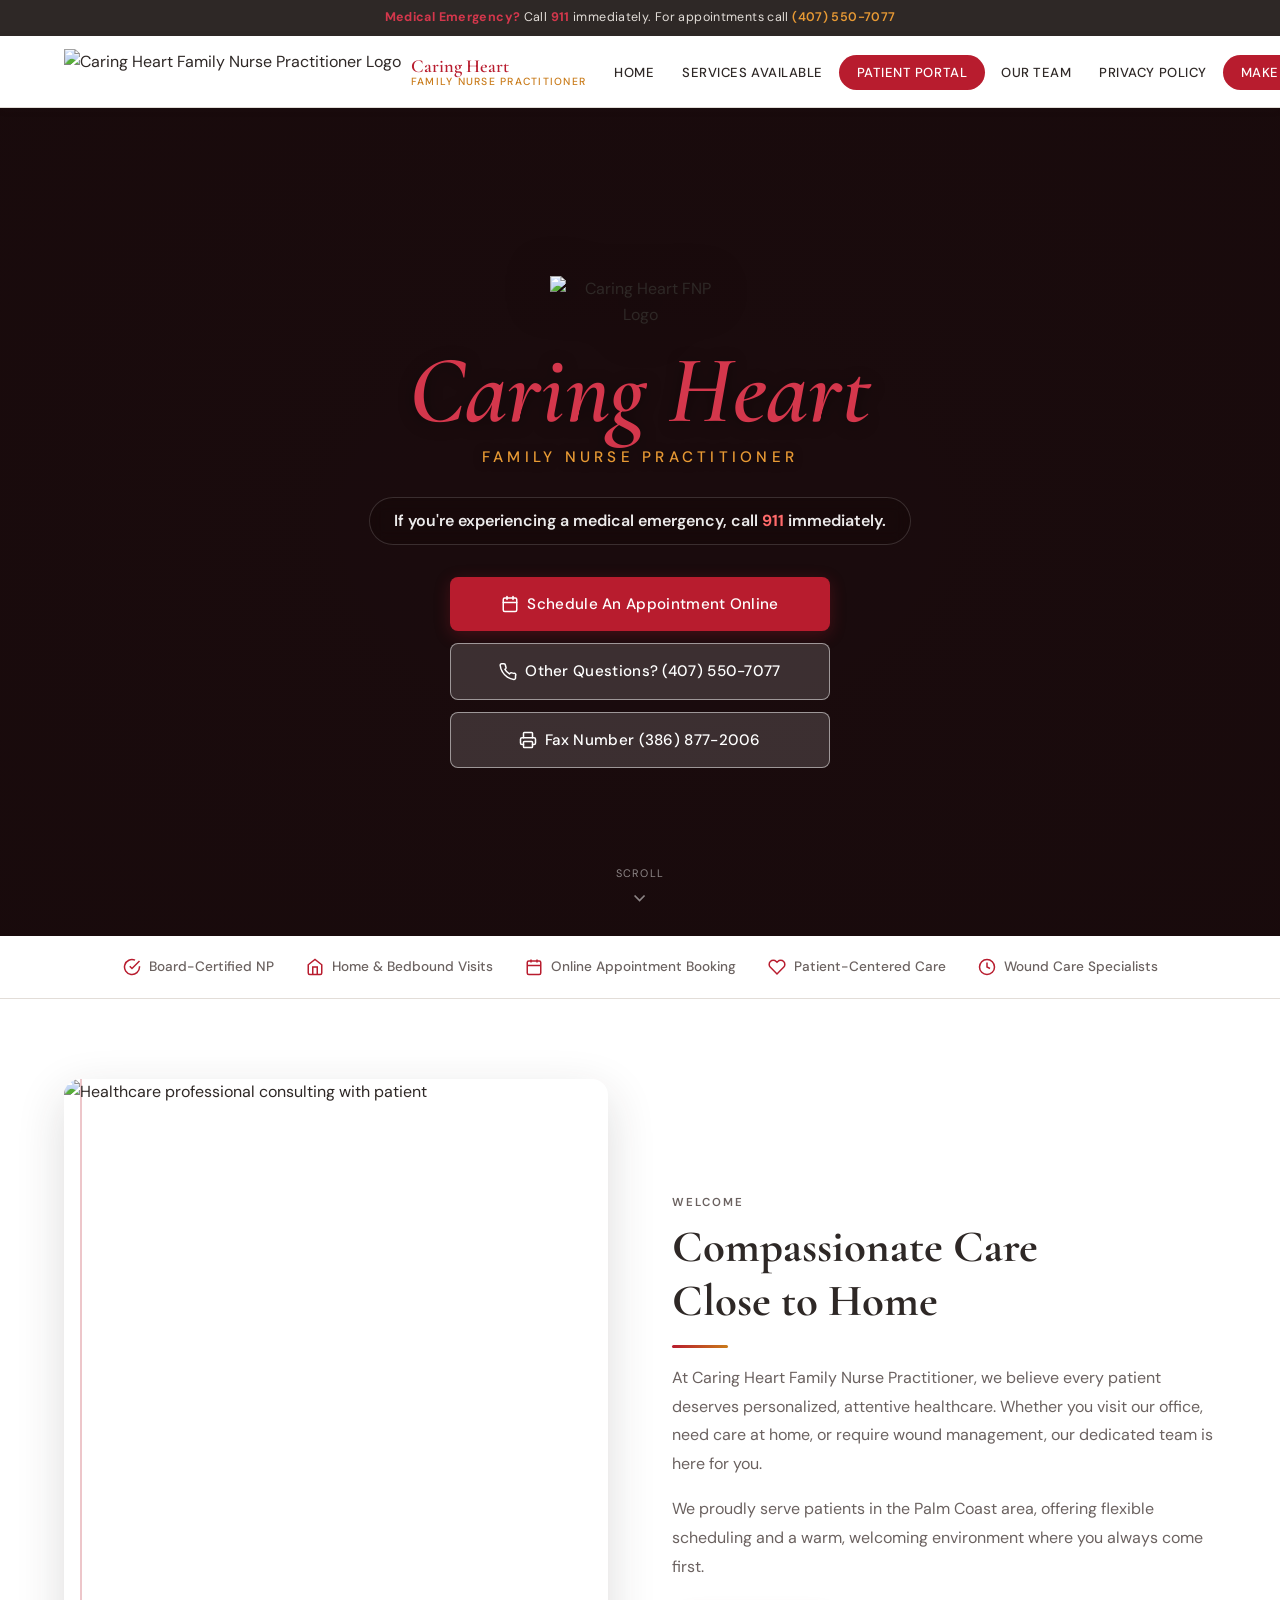
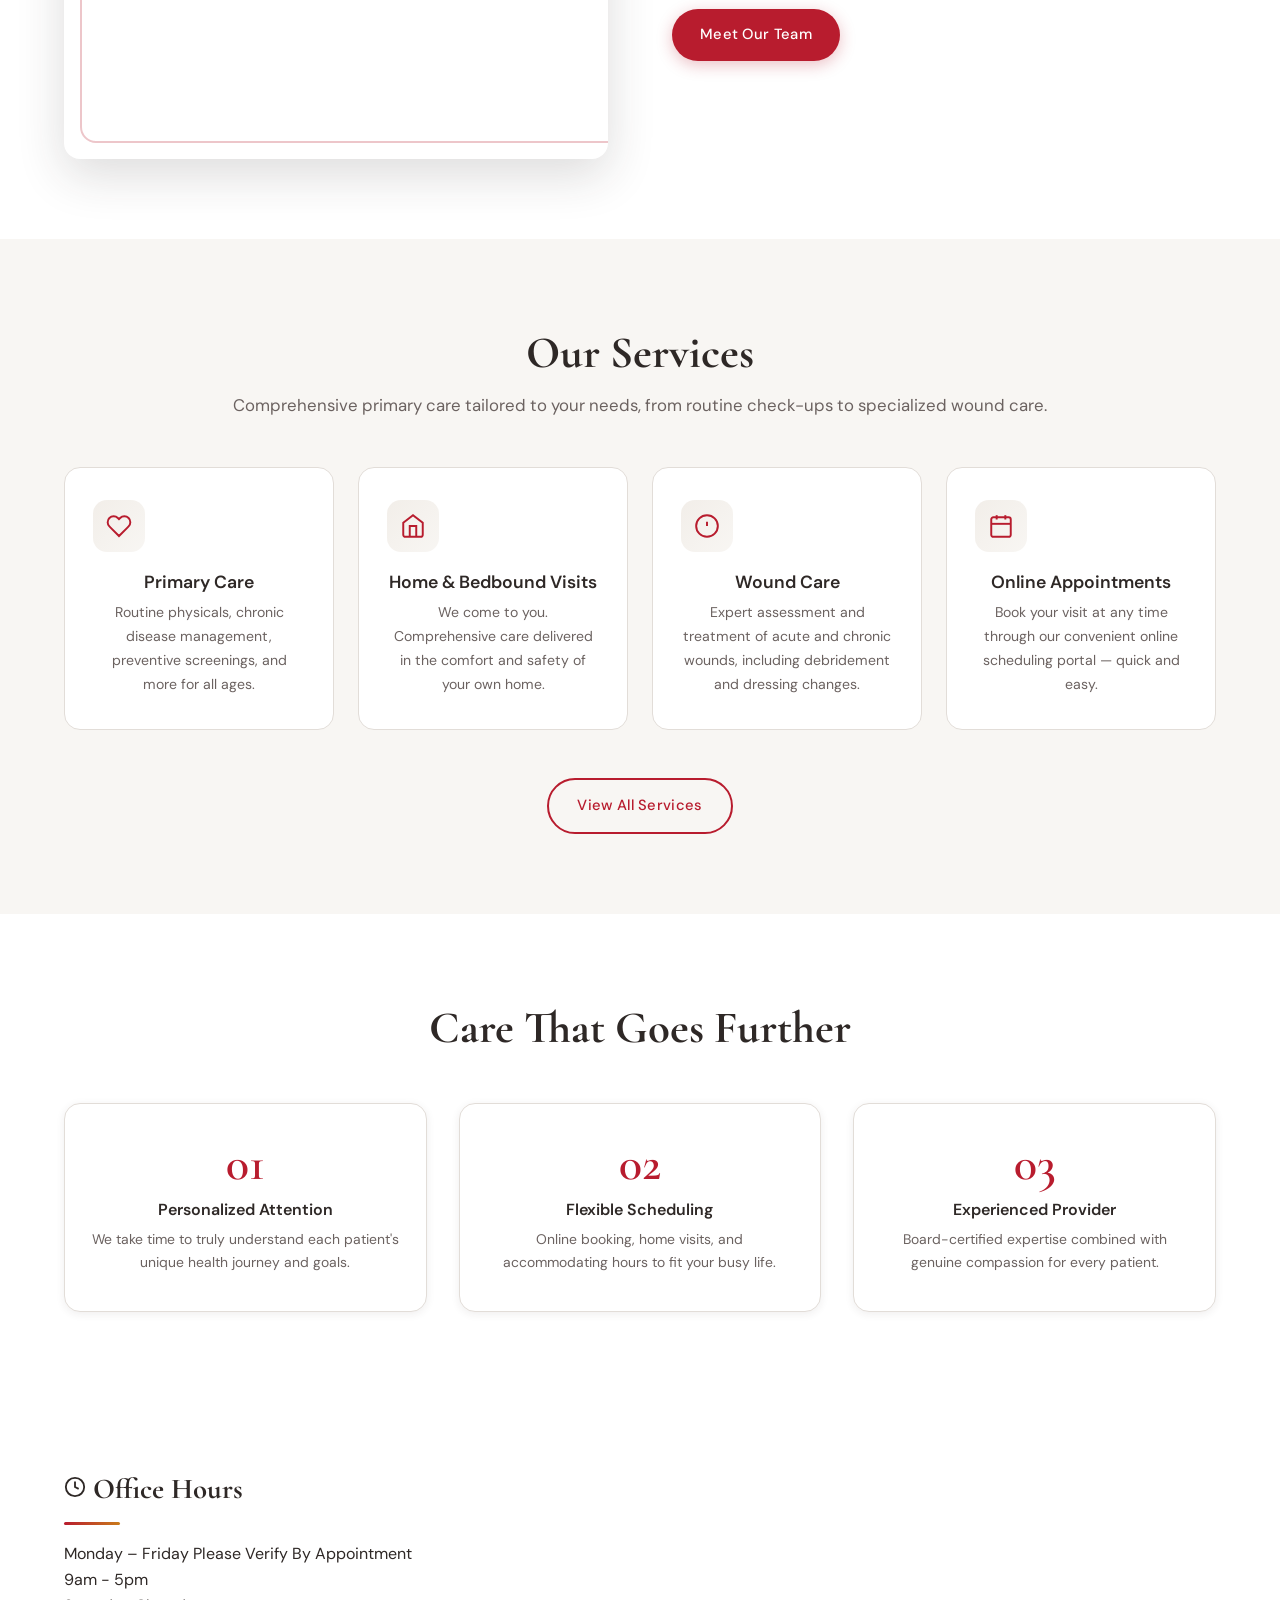
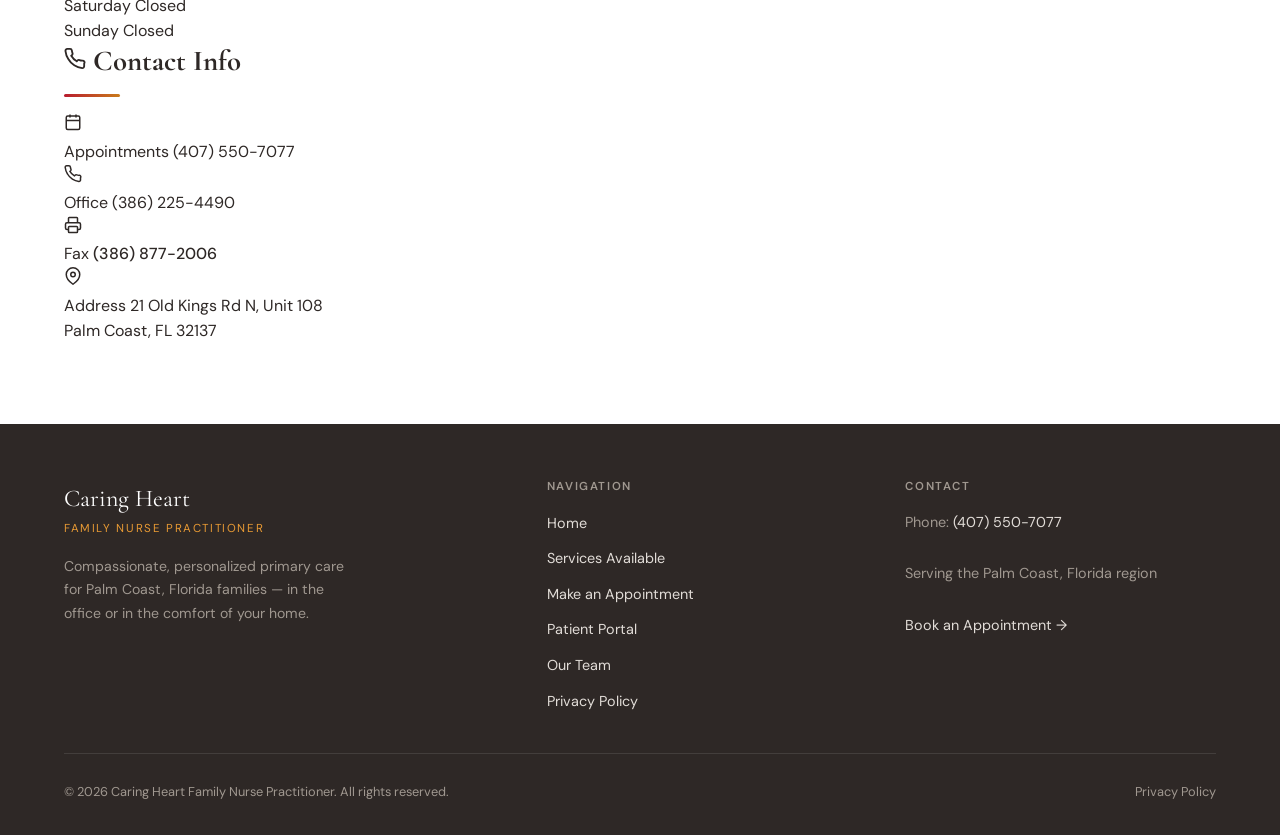
==== home/index.html @ b501db43 "Update index.html" ====
<!DOCTYPE html>
<html lang="en">
<head>
  <meta charset="UTF-8">
  <meta name="viewport" content="width=device-width, initial-scale=1.0">
  <meta name="description" content="Caring Heart Family Nurse Practitioner — compassionate, personalized primary care in the Palm Coast, Florida region. Schedule an appointment online or call (407) 550-7077.">
  <title>Home | Caring Heart Family Nurse Practitioner</title>

  <!-- Favicon (use your logo file here once you have it locally) -->
  <link rel="icon" href="https://static.wixstatic.com/media/a3267d_44c54a165a7044ec81f2a28ec9357a76%7Emv2.png" type="image/png">

  <!-- Global Styles -->
  <link rel="stylesheet" href="../assets/css/global.css">

  <!-- Page-specific styles -->
  <style>
    /* ── Hero ── */
    .hero {
      position: relative;
      min-height: calc(100vh - var(--nav-height));
      display: flex;
      align-items: center;
      justify-content: center;
      overflow: hidden;
      background: #1a0b0d;
    }

    .hero-bg {
      position: absolute;
      inset: 0;
      background-image: url('https://static.wixstatic.com/media/11062b_4c43b6f6671549a2aee7b78abf49f3f8~mv2.jpg/v1/fill/w_1920,h_1080,al_c,q_90,usm_0.66_1.00_0.01,enc_avif,quality_auto/11062b_4c43b6f6671549a2aee7b78abf49f3f8~mv2.jpg');
      background-size: cover;
      background-position: center 30%;
      opacity: 0.42;
    }

    /* Gradient vignette over the bg */
    .hero-bg::after {
      content: '';
      position: absolute;
      inset: 0;
      background: radial-gradient(ellipse at center, transparent 20%, rgba(20,8,8,0.55) 100%);
    }

    .hero-content {
      position: relative;
      z-index: 1;
      text-align: center;
      padding: 48px 24px;
      display: flex;
      flex-direction: column;
      align-items: center;
      gap: 0;
    }

    .hero-logo {
      width: clamp(120px, 22vw, 180px);
      height: auto;
      filter: drop-shadow(0 4px 20px rgba(0,0,0,0.5));
    }

    .hero-brand {
      margin-top: 16px;
    }

    .hero-brand .script {
      font-family: var(--font-display);
      font-size: clamp(3rem, 8vw, 6rem);
      font-weight: 600;
      font-style: italic;
      color: var(--color-crimson-light);
      line-height: 1;
      text-shadow: 0 2px 16px rgba(0,0,0,0.4);
      display: block;
    }

    .hero-brand .subtitle {
      display: block;
      font-size: clamp(0.7rem, 1.8vw, 0.95rem);
      font-weight: 500;
      letter-spacing: 0.28em;
      text-transform: uppercase;
      color: var(--color-gold-light);
      margin-top: 6px;
      text-shadow: 0 1px 8px rgba(0,0,0,0.5);
    }

    .hero-emergency {
      margin-top: 28px;
      font-size: clamp(0.85rem, 2vw, 1rem);
      font-weight: 600;
      color: rgba(255,255,255,0.92);
      background: rgba(20,8,8,0.45);
      padding: 10px 24px;
      border-radius: 100px;
      border: 1px solid rgba(255,255,255,0.15);
      backdrop-filter: blur(8px);
    }

    .hero-emergency strong {
      color: #ff6b6b;
    }

    .hero-actions {
      margin-top: 32px;
      display: flex;
      flex-direction: column;
      gap: 12px;
      width: 100%;
      max-width: 380px;
    }

    .hero-actions .btn {
      border-radius: var(--border-radius);
      font-size: 0.95rem;
      padding: 15px 28px;
      font-weight: 500;
    }

    /* Scroll indicator */
    .hero-scroll {
      position: absolute;
      bottom: 28px;
      left: 50%;
      transform: translateX(-50%);
      display: flex;
      flex-direction: column;
      align-items: center;
      gap: 6px;
      opacity: 0.5;
      animation: bounce 2s infinite;
    }

    .hero-scroll span {
      font-size: 0.68rem;
      letter-spacing: 0.12em;
      text-transform: uppercase;
      color: var(--color-white);
    }

    .hero-scroll svg { color: var(--color-white); }

    @keyframes bounce {
      0%, 100% { transform: translateX(-50%) translateY(0); }
      50%       { transform: translateX(-50%) translateY(6px); }
    }

    /* ── Trust Bar ── */
    .trust-bar {
      background: var(--color-white);
      border-bottom: 1px solid var(--color-gray-200);
      padding-block: 20px;
    }

    .trust-items {
      display: flex;
      align-items: center;
      justify-content: center;
      flex-wrap: wrap;
      gap: 12px 32px;
    }

    .trust-item {
      display: flex;
      align-items: center;
      gap: 8px;
      font-size: 0.85rem;
      font-weight: 500;
      color: var(--color-gray-600);
    }

    .trust-item svg {
      color: var(--color-crimson);
      flex-shrink: 0;
    }

    /* ── Welcome Section ── */
    .welcome-grid {
      display: grid;
      grid-template-columns: 1fr 1fr;
      gap: 64px;
      align-items: center;
    }

    .welcome-img {
      position: relative;
      border-radius: var(--border-radius-lg);
      overflow: hidden;
      aspect-ratio: 4/5;
      box-shadow: var(--shadow-lg);
    }

    .welcome-img img {
      width: 100%;
      height: 100%;
      object-fit: cover;
    }

    /* Decorative accent behind image */
    .welcome-img::before {
      content: '';
      position: absolute;
      inset: -16px -16px 16px 16px;
      z-index: -1;
      border-radius: var(--border-radius-lg);
      border: 2px solid var(--color-crimson);
      opacity: 0.25;
    }

    .welcome-text .divider { margin-block: 16px 0; }
    .welcome-text p { color: var(--color-gray-600); margin-top: 16px; line-height: 1.8; }
    .welcome-text .btn { margin-top: 28px; }

    @media (max-width: 768px) {
      .welcome-grid {
        grid-template-columns: 1fr;
        gap: 32px;
      }
      .welcome-img { aspect-ratio: 16/9; }
    }

    /* ── Services Cards ── */
    .services-grid {
      display: grid;
      grid-template-columns: repeat(auto-fit, minmax(240px, 1fr));
      gap: 24px;
      margin-top: 48px;
    }

    .service-card {
      background: var(--color-white);
      border-radius: var(--border-radius-lg);
      padding: 32px 28px;
      border: 1px solid var(--color-gray-200);
      transition: transform var(--transition), box-shadow var(--transition), border-color var(--transition);
    }

    .service-card:hover {
      transform: translateY(-4px);
      box-shadow: var(--shadow-md);
      border-color: var(--color-crimson);
    }

    .service-icon {
      width: 52px;
      height: 52px;
      background: linear-gradient(135deg, var(--color-gray-100), var(--color-off-white));
      border-radius: 14px;
      display: flex;
      align-items: center;
      justify-content: center;
      margin-bottom: 20px;
      color: var(--color-crimson);
    }

    .service-card h3 {
      font-size: 1.1rem;
      font-family: var(--font-body);
      font-weight: 600;
      color: var(--color-gray-800);
    }

    .service-card p {
      font-size: 0.88rem;
      color: var(--color-gray-600);
      margin-top: 8px;
      line-height: 1.7;
    }

    /* ── Why Choose Us ── */
    .why-grid {
      display: grid;
      grid-template-columns: repeat(3, 1fr);
      gap: 32px;
      margin-top: 48px;
    }

    .why-item {
      text-align: center;
      padding: 36px 24px;
      border-radius: var(--border-radius-lg);
      background: var(--color-white);
      box-shadow: var(--shadow-sm);
      border: 1px solid var(--color-gray-200);
    }

    .why-number {
      font-family: var(--font-display);
      font-size: 3rem;
      font-weight: 600;
      color: var(--color-crimson);
      line-height: 1;
    }

    .why-item h3 {
      font-family: var(--font-body);
      font-size: 1rem;
      font-weight: 600;
      margin-top: 12px;
      color: var(--color-gray-800);
    }

    .why-item p {
      font-size: 0.87rem;
      color: var(--color-gray-600);
      margin-top: 8px;
      line-height: 1.7;
      margin-inline: auto;
    }

    @media (max-width: 768px) {
      .why-grid { grid-template-columns: 1fr; }
    }

    /* ── CTA Strip ── */
    .cta-strip {
      background: linear-gradient(135deg, var(--color-crimson-dark) 0%, var(--color-crimson) 55%, #c94a1a 100%);
      padding-block: 72px;
      text-align: center;
      color: var(--color-white);
      position: relative;
      overflow: hidden;
    }

    .cta-strip::before {
      content: '';
      position: absolute;
      inset: 0;
      background: url("data:image/svg+xml,%3Csvg width='60' height='60' viewBox='0 0 60 60' xmlns='http://www.w3.org/2000/svg'%3E%3Cg fill='none' fill-rule='evenodd'%3E%3Cg fill='%23ffffff' fill-opacity='0.04'%3E%3Cpath d='M36 34v-4h-2v4h-4v2h4v4h2v-4h4v-2h-4zm0-30V0h-2v4h-4v2h4v4h2V6h4V4h-4zM6 34v-4H4v4H0v2h4v4h2v-4h4v-2H6zM6 4V0H4v4H0v2h4v4h2V6h4V4H6z'/%3E%3C/g%3E%3C/g%3E%3C/svg%3E");
    }

    .cta-strip h2 {
      font-family: var(--font-display);
      font-size: clamp(1.8rem, 4vw, 2.8rem);
      color: var(--color-white);
      position: relative;
    }

    .cta-strip p {
      color: rgba(255,255,255,0.82);
      font-size: 1.05rem;
      margin: 12px auto 0;
      position: relative;
    }

    .cta-strip .cta-buttons {
      display: flex;
      flex-wrap: wrap;
      gap: 14px;
      justify-content: center;
      margin-top: 32px;
      position: relative;
    }

    .cta-strip .btn-white {
      background: var(--color-white);
      color: var(--color-crimson);
      box-shadow: 0 4px 20px rgba(0,0,0,0.2);
    }

    .cta-strip .btn-white:hover {
      background: var(--color-off-white);
    }
  </style>
</head>
<body>

  <!-- Nav injected by global.js -->
  <div id="site-nav-placeholder"></div>

  <!-- Hero -->
  <section class="hero" aria-label="Hero banner">
    <div class="hero-bg" role="img" aria-label="Doctor consulting with patient"></div>

    <div class="hero-content">
      <img
        src="https://static.wixstatic.com/media/a3267d_44c54a165a7044ec81f2a28ec9357a76%7Emv2.png"
        alt="Caring Heart FNP Logo"
        class="hero-logo animate-fade-up"
      >

      <div class="hero-brand animate-fade-up-delay-1">
        <span class="script">Caring Heart</span>
        <span class="subtitle">Family Nurse Practitioner</span>
      </div>

      <p class="hero-emergency animate-fade-up-delay-2">
        If you're experiencing a medical emergency, call <strong>911</strong> immediately.
      </p>

      <div class="hero-actions animate-fade-up-delay-3">
        <a href="https://app.elationemr.com/book/caringheart" target="_blank" class="btn btn-primary btn-full">
          <svg width="18" height="18" viewBox="0 0 24 24" fill="none" stroke="currentColor" stroke-width="2" stroke-linecap="round" stroke-linejoin="round"><rect x="3" y="4" width="18" height="18" rx="2" ry="2"/><line x1="16" y1="2" x2="16" y2="6"/><line x1="8" y1="2" x2="8" y2="6"/><line x1="3" y1="10" x2="21" y2="10"/></svg>
          Schedule An Appointment Online
        </a>
        <a href="tel:4075507077" class="btn btn-ghost btn-full">
          <svg width="18" height="18" viewBox="0 0 24 24" fill="none" stroke="currentColor" stroke-width="2" stroke-linecap="round" stroke-linejoin="round"><path d="M22 16.92v3a2 2 0 0 1-2.18 2 19.79 19.79 0 0 1-8.63-3.07A19.5 19.5 0 0 1 4.69 12a19.79 19.79 0 0 1-3.07-8.67A2 2 0 0 1 3.55 1h3a2 2 0 0 1 2 1.72c.127.96.361 1.903.7 2.81a2 2 0 0 1-.45 2.11L7.91 8.5a16 16 0 0 0 6 6l.91-.91a2 2 0 0 1 2.11-.45c.907.339 1.85.573 2.81.7A2 2 0 0 1 22 16.92z"/></svg>
          Other Questions? (407) 550-7077
        </a>
        <a href="tel:3868772006" class="btn btn-ghost btn-full">
          <svg xmlns="http://www.w3.org/2000/svg" width="18" height="18" viewBox="0 0 24 24" fill="none" stroke="currentColor" stroke-width="2" stroke-linecap="round" stroke-linejoin="round" class="lucide lucide-printer-icon lucide-printer"><path d="M6 18H4a2 2 0 0 1-2-2v-5a2 2 0 0 1 2-2h16a2 2 0 0 1 2 2v5a2 2 0 0 1-2 2h-2"/><path d="M6 9V3a1 1 0 0 1 1-1h10a1 1 0 0 1 1 1v6"/><rect x="6" y="14" width="12" height="8" rx="1"/></svg>
          Fax Number (386) 877-2006
        </a>
      </div>
    </div>

    <div class="hero-scroll" aria-hidden="true">
      <span>Scroll</span>
      <svg width="20" height="20" viewBox="0 0 24 24" fill="none" stroke="currentColor" stroke-width="2"><polyline points="6 9 12 15 18 9"/></svg>
    </div>
  </section>

  <!-- Trust Bar -->
  <div class="trust-bar">
    <div class="container">
      <div class="trust-items">
        <div class="trust-item">
          <svg width="18" height="18" viewBox="0 0 24 24" fill="none" stroke="currentColor" stroke-width="2"><path d="M22 11.08V12a10 10 0 1 1-5.93-9.14"/><polyline points="22 4 12 14.01 9 11.01"/></svg>
          Board-Certified NP
        </div>
        <div class="trust-item">
          <svg width="18" height="18" viewBox="0 0 24 24" fill="none" stroke="currentColor" stroke-width="2"><path d="M3 9l9-7 9 7v11a2 2 0 0 1-2 2H5a2 2 0 0 1-2-2z"/><polyline points="9 22 9 12 15 12 15 22"/></svg>
          Home &amp; Bedbound Visits
        </div>
        <div class="trust-item">
          <svg width="18" height="18" viewBox="0 0 24 24" fill="none" stroke="currentColor" stroke-width="2"><rect x="3" y="4" width="18" height="18" rx="2"/><line x1="16" y1="2" x2="16" y2="6"/><line x1="8" y1="2" x2="8" y2="6"/><line x1="3" y1="10" x2="21" y2="10"/></svg>
          Online Appointment Booking
        </div>
        <div class="trust-item">
          <svg width="18" height="18" viewBox="0 0 24 24" fill="none" stroke="currentColor" stroke-width="2"><path d="M20.84 4.61a5.5 5.5 0 0 0-7.78 0L12 5.67l-1.06-1.06a5.5 5.5 0 0 0-7.78 7.78l1.06 1.06L12 21.23l7.78-7.78 1.06-1.06a5.5 5.5 0 0 0 0-7.78z"/></svg>
          Patient-Centered Care
        </div>
        <div class="trust-item">
          <svg width="18" height="18" viewBox="0 0 24 24" fill="none" stroke="currentColor" stroke-width="2"><circle cx="12" cy="12" r="10"/><polyline points="12 6 12 12 16 14"/></svg>
          Wound Care Specialists
        </div>
      </div>
    </div>
  </div>

  <!-- Welcome Section -->
  <section class="section" aria-labelledby="welcome-heading">
    <div class="container">
      <div class="welcome-grid">

        <div class="welcome-img reveal">
          <img
            src="https://static.wixstatic.com/media/11062b_4c43b6f6671549a2aee7b78abf49f3f8~mv2.jpg/v1/fill/w_800,h_1000,al_c,q_90,usm_0.66_1.00_0.01,enc_avif,quality_auto/11062b_4c43b6f6671549a2aee7b78abf49f3f8~mv2.jpg"
            alt="Healthcare professional consulting with patient"
            loading="lazy"
          >
        </div>

        <div class="welcome-text reveal reveal-delay-2">
          <p class="section-eyebrow">Welcome</p>
          <h2 id="welcome-heading" class="section-title">Compassionate Care<br>Close to Home</h2>
          <div class="divider"></div>
          <p>At Caring Heart Family Nurse Practitioner, we believe every patient deserves personalized, attentive healthcare. Whether you visit our office, need care at home, or require wound management, our dedicated team is here for you.</p>
          <p>We proudly serve patients in the Palm Coast area, offering flexible scheduling and a warm, welcoming environment where you always come first.</p>
          <a href="../about/" class="btn btn-primary">Meet Our Team</a>
        </div>

      </div>
    </div>
  </section>

  <!-- Services Highlight -->
  <section class="section section--alt" aria-labelledby="services-heading">
    <div class="container text-center">
      <h2 id="services-heading" class="section-title reveal reveal-delay-1">Our Services</h2>
      <p class="section-subtitle reveal reveal-delay-2" style="margin-inline:auto;">Comprehensive primary care tailored to your needs, from routine check-ups to specialized wound care.</p>

      <div class="services-grid">

        <div class="service-card reveal">
          <div class="service-icon">
            <svg width="26" height="26" viewBox="0 0 24 24" fill="none" stroke="currentColor" stroke-width="1.8"><path d="M20.84 4.61a5.5 5.5 0 0 0-7.78 0L12 5.67l-1.06-1.06a5.5 5.5 0 0 0-7.78 7.78l1.06 1.06L12 21.23l7.78-7.78 1.06-1.06a5.5 5.5 0 0 0 0-7.78z"/></svg>
          </div>
          <h3>Primary Care</h3>
          <p>Routine physicals, chronic disease management, preventive screenings, and more for all ages.</p>
        </div>

        <div class="service-card reveal reveal-delay-1">
          <div class="service-icon">
            <svg width="26" height="26" viewBox="0 0 24 24" fill="none" stroke="currentColor" stroke-width="1.8"><path d="M3 9l9-7 9 7v11a2 2 0 0 1-2 2H5a2 2 0 0 1-2-2z"/><polyline points="9 22 9 12 15 12 15 22"/></svg>
          </div>
          <h3>Home &amp; Bedbound Visits</h3>
          <p>We come to you. Comprehensive care delivered in the comfort and safety of your own home.</p>
        </div>

        <div class="service-card reveal reveal-delay-2">
          <div class="service-icon">
            <svg width="26" height="26" viewBox="0 0 24 24" fill="none" stroke="currentColor" stroke-width="1.8"><circle cx="12" cy="12" r="10"/><line x1="12" y1="8" x2="12" y2="12"/><line x1="12" y1="16" x2="12.01" y2="16"/></svg>
          </div>
          <h3>Wound Care</h3>
          <p>Expert assessment and treatment of acute and chronic wounds, including debridement and dressing changes.</p>
        </div>

        <div class="service-card reveal reveal-delay-3">
          <div class="service-icon">
            <svg width="26" height="26" viewBox="0 0 24 24" fill="none" stroke="currentColor" stroke-width="1.8"><rect x="3" y="4" width="18" height="18" rx="2"/><line x1="16" y1="2" x2="16" y2="6"/><line x1="8" y1="2" x2="8" y2="6"/><line x1="3" y1="10" x2="21" y2="10"/></svg>
          </div>
          <h3>Online Appointments</h3>
          <p>Book your visit at any time through our convenient online scheduling portal — quick and easy.</p>
        </div>

      </div>

      <a href="../services/" class="btn btn-secondary mt-12 reveal">View All Services</a>
    </div>
  </section>

  <!-- Why Choose Us -->
  <section class="section" aria-labelledby="why-heading">
    <div class="container text-center">
      <h2 id="why-heading" class="section-title reveal reveal-delay-1">Care That Goes Further</h2>

      <div class="why-grid">
        <div class="why-item reveal">
          <div class="why-number">01</div>
          <h3>Personalized Attention</h3>
          <p>We take time to truly understand each patient's unique health journey and goals.</p>
        </div>
        <div class="why-item reveal reveal-delay-1">
          <div class="why-number">02</div>
          <h3>Flexible Scheduling</h3>
          <p>Online booking, home visits, and accommodating hours to fit your busy life.</p>
        </div>
        <div class="why-item reveal reveal-delay-2">
          <div class="why-number">03</div>
          <h3>Experienced Provider</h3>
          <p>Board-certified expertise combined with genuine compassion for every patient.</p>
        </div>
      </div>
    </div>
  </section>

    <!-- ─── Hours & Contact ─── -->
  <section class="section" aria-labelledby="hours-heading">
    <div class="container">
      <div class="hours-location-grid">

        <!-- Hours -->
        <div class="info-card reveal">
          <h3>
            <svg width="22" height="22" viewBox="0 0 24 24" fill="none" stroke="currentColor" stroke-width="2"><circle cx="12" cy="12" r="10"/><polyline points="12 6 12 12 16 14"/></svg>
            Office Hours
          </h3>
          <div class="divider"></div>
          <div class="hours-table">
            <div class="hours-row">
              <span class="day">Monday – Friday</span>
              <span class="time">
                Please Verify By Appointment<br>
                9am - 5pm
              </span>
            </div>
            <div class="hours-row">
              <span class="day">Saturday</span>
              <span class="time closed">Closed</span>
            </div>
            <div class="hours-row">
              <span class="day">Sunday</span>
              <span class="time closed">Closed</span>
            </div>
          </div>
        </div>

        <!-- Contact -->
        <div class="info-card reveal reveal-delay-2">
          <h3>
            <svg width="22" height="22" viewBox="0 0 24 24" fill="none" stroke="currentColor" stroke-width="2"><path d="M22 16.92v3a2 2 0 0 1-2.18 2 19.79 19.79 0 0 1-8.63-3.07A19.5 19.5 0 0 1 4.69 12a19.79 19.79 0 0 1-3.07-8.67A2 2 0 0 1 3.55 1h3a2 2 0 0 1 2 1.72c.127.96.361 1.903.7 2.81a2 2 0 0 1-.45 2.11L7.91 8.5a16 16 0 0 0 6 6l.91-.91a2 2 0 0 1 2.11-.45c.907.339 1.85.573 2.81.7A2 2 0 0 1 22 16.92z"/></svg>
            Contact Info
          </h3>
          <div class="divider"></div>
          <ul class="contact-list">
            <li>
              <svg width="18" height="18" viewBox="0 0 24 24" fill="none" stroke="currentColor" stroke-width="2"><rect x="3" y="4" width="18" height="18" rx="2"/><line x1="16" y1="2" x2="16" y2="6"/><line x1="8" y1="2" x2="8" y2="6"/><line x1="3" y1="10" x2="21" y2="10"/></svg>
              <div>
                <span class="label">Appointments</span>
                <a href="tel:4075507077">(407) 550-7077</a>
              </div>
            </li>
            <li>
              <svg width="18" height="18" viewBox="0 0 24 24" fill="none" stroke="currentColor" stroke-width="2"><path d="M22 16.92v3a2 2 0 0 1-2.18 2 19.79 19.79 0 0 1-8.63-3.07A19.5 19.5 0 0 1 4.69 12a19.79 19.79 0 0 1-3.07-8.67A2 2 0 0 1 3.55 1h3a2 2 0 0 1 2 1.72c.127.96.361 1.903.7 2.81a2 2 0 0 1-.45 2.11L7.91 8.5a16 16 0 0 0 6 6l.91-.91a2 2 0 0 1 2.11-.45c.907.339 1.85.573 2.81.7A2 2 0 0 1 22 16.92z"/></svg>
              <div>
                <span class="label">Office</span>
                <a href="tel:3862254490">(386) 225-4490</a>
              </div>
            </li>
            <li>
              <svg xmlns="http://www.w3.org/2000/svg" width="18" height="18" viewBox="0 0 24 24" fill="none" stroke="currentColor" stroke-width="2"><path d="M6 18H4a2 2 0 0 1-2-2v-5a2 2 0 0 1 2-2h16a2 2 0 0 1 2 2v5a2 2 0 0 1-2 2h-2"/><path d="M6 9V3a1 1 0 0 1 1-1h10a1 1 0 0 1 1 1v6"/><rect x="6" y="14" width="12" height="8" rx="1"/></svg>
              <div>
                <span class="label">Fax</span>
                <span style="color:var(--color-gray-800); font-weight:500;">(386) 877-2006</span>
              </div>
            </li>
            <li>
              <svg width="18" height="18" viewBox="0 0 24 24" fill="none" stroke="currentColor" stroke-width="2"><path d="M21 10c0 7-9 13-9 13s-9-6-9-13a9 9 0 0 1 18 0z"/><circle cx="12" cy="10" r="3"/></svg>
              <div>
                <span class="label">Address</span>
                <a href="https://maps.google.com/?q=21+Old+Kings+Rd+N+Unit+108+Palm+Coast+FL+32137" target="_blank" rel="noopener">
                  21 Old Kings Rd N, Unit 108<br>Palm Coast, FL 32137
                </a>
              </div>
            </li>
          </ul>
        </div>

      </div>
    </div>
  </section>

  <!-- Footer injected by global.js -->
  <div id="site-footer-placeholder"></div>

  <!-- Global JS -->
  <script src="../assets/js/global.js"></script>

</body>
</html>
---- assets/css/global.css ----
/* ============================================================
   CARING HEART FAMILY NURSE PRACTITIONER — Global Stylesheet
   ============================================================ */

/* ── Google Fonts ── */
@import url('https://fonts.googleapis.com/css2?family=Cormorant+Garamond:ital,wght@0,400;0,600;1,400&family=DM+Sans:wght@300;400;500;600&display=swap');

/* ── CSS Variables ── */
:root {
  /* Brand Colors */
  --color-crimson:     #B81C2E;
  --color-crimson-dark:#8E1422;
  --color-crimson-light:#D4374C;
  --color-gold:        #C97B1A;
  --color-gold-light:  #E89A34;

  /* Neutrals */
  --color-white:       #FFFFFF;
  --color-off-white:   #F8F6F3;
  --color-gray-100:    #F2EEE9;
  --color-gray-200:    #E2DDD8;
  --color-gray-400:    #A09890;
  --color-gray-600:    #6B6260;
  --color-gray-800:    #2E2826;
  --color-text:        #2E2826;

  /* Overlays */
  --overlay-hero:      rgba(20, 10, 10, 0.38);
  --overlay-card:      rgba(255, 255, 255, 0.92);

  /* Typography */
  --font-display:      'Cormorant Garamond', Georgia, serif;
  --font-body:         'DM Sans', system-ui, sans-serif;

  /* Sizing */
  --nav-height:        72px;
  --max-width:         1200px;
  --section-pad:       80px;
  --border-radius:     8px;
  --border-radius-lg:  16px;

  /* Shadows */
  --shadow-sm:  0 2px 8px rgba(46,40,38,0.08);
  --shadow-md:  0 6px 24px rgba(46,40,38,0.12);
  --shadow-lg:  0 16px 48px rgba(46,40,38,0.16);

  /* Transitions */
  --transition: 0.25s ease;
}

/* ── Reset & Base ── */
*, *::before, *::after {
  box-sizing: border-box;
  margin: 0;
  padding: 0;
}

html {
  scroll-behavior: smooth;
  font-size: 16px;
}

body {
  font-family: var(--font-body);
  color: var(--color-text);
  background: var(--color-white);
  line-height: 1.6;
  -webkit-font-smoothing: antialiased;
}

img {
  display: block;
  max-width: 100%;
}

a {
  color: inherit;
  text-decoration: none;
}

ul, ol {
  list-style: none;
}

/* ── Typography Helpers ── */
.display {
  font-family: var(--font-display);
  font-weight: 400;
}

h1, h2, h3, h4 {
  font-family: var(--font-display);
  line-height: 1.2;
}

h1 { font-size: clamp(2.4rem, 5vw, 3.8rem); }
h2 { font-size: clamp(1.8rem, 3.5vw, 2.8rem); }
h3 { font-size: clamp(1.3rem, 2.5vw, 1.8rem); }

p { max-width: 68ch; }

/* ── Layout Helpers ── */
.container {
  width: 100%;
  max-width: var(--max-width);
  margin-inline: auto;
  padding-inline: 24px;
}

.section {
  padding-block: var(--section-pad);
}

.section--alt {
  background: var(--color-off-white);
}

/* ── NAVIGATION ── */
.site-nav {
  position: sticky;
  top: 0;
  z-index: 100;
  height: var(--nav-height);
  background: var(--color-white);
  border-bottom: 1px solid var(--color-gray-200);
  box-shadow: var(--shadow-sm);
}

.nav-inner {
  height: 100%;
  display: flex;
  align-items: center;
  justify-content: space-between;
  gap: 16px;
}

.nav-logo {
  display: flex;
  align-items: center;
  gap: 10px;
  flex-shrink: 0;
}

.nav-logo img {
  height: 44px;
  width: auto;
}

.nav-logo-text {
  display: flex;
  flex-direction: column;
  line-height: 1.1;
}

.nav-logo-text .name {
  font-family: var(--font-display);
  font-size: 1.15rem;
  font-weight: 600;
  color: var(--color-crimson);
}

.nav-logo-text .tagline {
  font-size: 0.65rem;
  letter-spacing: 0.12em;
  text-transform: uppercase;
  color: var(--color-gold);
  font-weight: 500;
}

.nav-links {
  display: flex;
  align-items: center;
  gap: 4px;
}

.nav-links a {
  font-size: 0.82rem;
  font-weight: 500;
  letter-spacing: 0.04em;
  text-transform: uppercase;
  padding: 8px 12px;
  border-radius: var(--border-radius);
  color: var(--color-gray-800);
  transition: color var(--transition), background var(--transition);
  white-space: nowrap;
}

.nav-links a:hover,
.nav-links a.active {
  color: var(--color-crimson);
  background: var(--color-gray-100);
}

.nav-links a.nav-cta {
  background: var(--color-crimson);
  color: var(--color-white);
  padding: 9px 18px;
  border-radius: 100px;
}

.nav-links a.nav-cta:hover {
  background: var(--color-crimson-dark);
  color: var(--color-white);
}

/* Hamburger */
.nav-toggle {
  display: none;
  flex-direction: column;
  justify-content: center;
  gap: 5px;
  width: 36px;
  height: 36px;
  cursor: pointer;
  background: none;
  border: none;
  padding: 4px;
}

.nav-toggle span {
  display: block;
  height: 2px;
  background: var(--color-gray-800);
  border-radius: 2px;
  transition: transform var(--transition), opacity var(--transition);
}

.nav-toggle.open span:nth-child(1) { transform: translateY(7px) rotate(45deg); }
.nav-toggle.open span:nth-child(2) { opacity: 0; }
.nav-toggle.open span:nth-child(3) { transform: translateY(-7px) rotate(-45deg); }

/* Mobile Nav */
@media (max-width: 900px) {
  .nav-links {
    display: none;
    position: absolute;
    top: var(--nav-height);
    left: 0;
    right: 0;
    flex-direction: column;
    align-items: stretch;
    background: var(--color-white);
    border-bottom: 1px solid var(--color-gray-200);
    padding: 16px 24px 24px;
    gap: 2px;
    box-shadow: var(--shadow-md);
  }

  .nav-links.open {
    display: flex;
  }

  .nav-links a {
    padding: 12px 16px;
    font-size: 0.9rem;
  }

  .nav-links a.nav-cta {
    margin-top: 8px;
    text-align: center;
    border-radius: var(--border-radius);
  }

  .nav-toggle {
    display: flex;
  }
}

/* ── BUTTONS ── */
.btn {
  display: inline-flex;
  align-items: center;
  justify-content: center;
  gap: 8px;
  font-family: var(--font-body);
  font-size: 0.92rem;
  font-weight: 500;
  letter-spacing: 0.02em;
  padding: 14px 28px;
  border-radius: 100px;
  border: none;
  cursor: pointer;
  transition: background var(--transition), transform var(--transition), box-shadow var(--transition);
  text-align: center;
  white-space: nowrap;
}

.btn:hover { transform: translateY(-1px); }
.btn:active { transform: translateY(0); }

.btn-primary {
  background: var(--color-crimson);
  color: var(--color-white);
  box-shadow: 0 4px 16px rgba(184,28,46,0.28);
}

.btn-primary:hover {
  background: var(--color-crimson-dark);
  box-shadow: 0 6px 22px rgba(184,28,46,0.38);
}

.btn-secondary {
  background: transparent;
  color: var(--color-crimson);
  border: 2px solid var(--color-crimson);
}

.btn-secondary:hover {
  background: var(--color-crimson);
  color: var(--color-white);
}

.btn-gold {
  background: var(--color-gold);
  color: var(--color-white);
  box-shadow: 0 4px 16px rgba(201,123,26,0.28);
}

.btn-gold:hover {
  background: #a86414;
  box-shadow: 0 6px 22px rgba(201,123,26,0.38);
}

.btn-ghost {
  background: rgba(255,255,255,0.15);
  color: var(--color-white);
  border: 1.5px solid rgba(255,255,255,0.5);
  backdrop-filter: blur(6px);
}

.btn-ghost:hover {
  background: rgba(255,255,255,0.25);
}

.btn-lg {
  font-size: 1rem;
  padding: 16px 36px;
}

.btn-full {
  width: 100%;
}

/* ── CARDS ── */
.card {
  background: var(--color-white);
  border-radius: var(--border-radius-lg);
  box-shadow: var(--shadow-md);
  overflow: hidden;
  transition: transform var(--transition), box-shadow var(--transition);
}

.card:hover {
  transform: translateY(-4px);
  box-shadow: var(--shadow-lg);
}

.card-body {
  padding: 28px;
}

/* ── DIVIDER ── */
.divider {
  width: 56px;
  height: 3px;
  background: linear-gradient(90deg, var(--color-crimson), var(--color-gold));
  border-radius: 2px;
  margin-block: 16px;
}

.divider--center { margin-inline: auto; }

/* ── SECTION HEADINGS ── */
.section-eyebrow {
  font-size: 0.72rem;
  font-weight: 600;
  letter-spacing: 0.18em;
  text-transform: uppercase;
  color: var(--color-gold);
}

.section-title {
  font-family: var(--font-display);
  color: var(--color-gray-800);
  margin-top: 8px;
}

.section-subtitle {
  color: var(--color-gray-600);
  font-size: 1.05rem;
  margin-top: 12px;
}

/* ── EMERGENCY BANNER ── */
.emergency-bar {
  background: var(--color-gray-800);
  color: var(--color-gray-200);
  font-size: 0.78rem;
  text-align: center;
  padding: 8px 24px;
  letter-spacing: 0.03em;
}

.emergency-bar strong {
  color: var(--color-crimson-light);
}

/* ── FOOTER ── */
.site-footer {
  background: var(--color-gray-800);
  color: var(--color-gray-200);
  padding-block: 56px 32px;
}

.footer-grid {
  display: grid;
  grid-template-columns: 1.4fr 1fr 1fr;
  gap: 48px;
  padding-bottom: 40px;
  border-bottom: 1px solid rgba(255,255,255,0.1);
}

.footer-brand .name {
  font-family: var(--font-display);
  font-size: 1.5rem;
  color: var(--color-white);
}

.footer-brand .tagline {
  font-size: 0.72rem;
  letter-spacing: 0.14em;
  text-transform: uppercase;
  color: var(--color-gold-light);
  margin-top: 2px;
}

.footer-brand p {
  font-size: 0.88rem;
  color: var(--color-gray-400);
  margin-top: 16px;
  line-height: 1.7;
  max-width: 30ch;
}

.footer-col h4 {
  font-family: var(--font-body);
  font-size: 0.72rem;
  font-weight: 600;
  letter-spacing: 0.14em;
  text-transform: uppercase;
  color: var(--color-gray-400);
  margin-bottom: 16px;
}

.footer-col ul li + li { margin-top: 10px; }

.footer-col ul a {
  font-size: 0.9rem;
  color: var(--color-gray-200);
  transition: color var(--transition);
}

.footer-col ul a:hover { color: var(--color-gold-light); }

.footer-col address {
  font-style: normal;
  font-size: 0.9rem;
  line-height: 1.8;
  color: var(--color-gray-400);
}

.footer-col address a {
  color: var(--color-gray-200);
  transition: color var(--transition);
}

.footer-col address a:hover { color: var(--color-gold-light); }

.footer-bottom {
  display: flex;
  justify-content: space-between;
  align-items: center;
  flex-wrap: wrap;
  gap: 12px;
  padding-top: 28px;
  font-size: 0.8rem;
  color: var(--color-gray-400);
}

.footer-bottom a {
  color: var(--color-gray-400);
  transition: color var(--transition);
}

.footer-bottom a:hover { color: var(--color-gold-light); }

@media (max-width: 768px) {
  .footer-grid {
    grid-template-columns: 1fr;
    gap: 32px;
  }

  .footer-bottom {
    flex-direction: column;
    text-align: center;
  }
}

/* ── PAGE HERO (inner pages) ── */
.page-hero {
  background: linear-gradient(135deg, var(--color-crimson-dark) 0%, var(--color-crimson) 60%, var(--color-gold) 100%);
  padding-block: 64px;
  text-align: center;
  color: var(--color-white);
}

.page-hero h1 {
  font-family: var(--font-display);
  color: var(--color-white);
}

.page-hero p {
  color: rgba(255,255,255,0.8);
  margin-inline: auto;
  margin-top: 12px;
}

/* ── UTILITIES ── */
.text-center { text-align: center; }
.text-crimson { color: var(--color-crimson); }
.text-gold    { color: var(--color-gold); }
.mt-4  { margin-top: 16px; }
.mt-6  { margin-top: 24px; }
.mt-8  { margin-top: 32px; }
.mt-12 { margin-top: 48px; }
.mb-4  { margin-bottom: 16px; }
.mb-6  { margin-bottom: 24px; }
.flex-center {
  display: flex;
  align-items: center;
  justify-content: center;
}
.gap-3 { gap: 12px; }
.gap-4 { gap: 16px; }

/* ── ANIMATIONS ── */
@keyframes fadeUp {
  from { opacity: 0; transform: translateY(24px); }
  to   { opacity: 1; transform: translateY(0); }
}

@keyframes fadeIn {
  from { opacity: 0; }
  to   { opacity: 1; }
}

.animate-fade-up {
  animation: fadeUp 0.7s ease both;
}

.animate-fade-up-delay-1 { animation: fadeUp 0.7s 0.15s ease both; }
.animate-fade-up-delay-2 { animation: fadeUp 0.7s 0.30s ease both; }
.animate-fade-up-delay-3 { animation: fadeUp 0.7s 0.45s ease both; }
.animate-fade-up-delay-4 { animation: fadeUp 0.7s 0.60s ease both; }

/* Intersection Observer driven reveals */
.reveal {
  opacity: 0;
  transform: translateY(28px);
  transition: opacity 0.6s ease, transform 0.6s ease;
}

.reveal.visible {
  opacity: 1;
  transform: translateY(0);
}

.reveal-delay-1 { transition-delay: 0.1s; }
.reveal-delay-2 { transition-delay: 0.2s; }
.reveal-delay-3 { transition-delay: 0.3s; }
.reveal-delay-4 { transition-delay: 0.4s; }
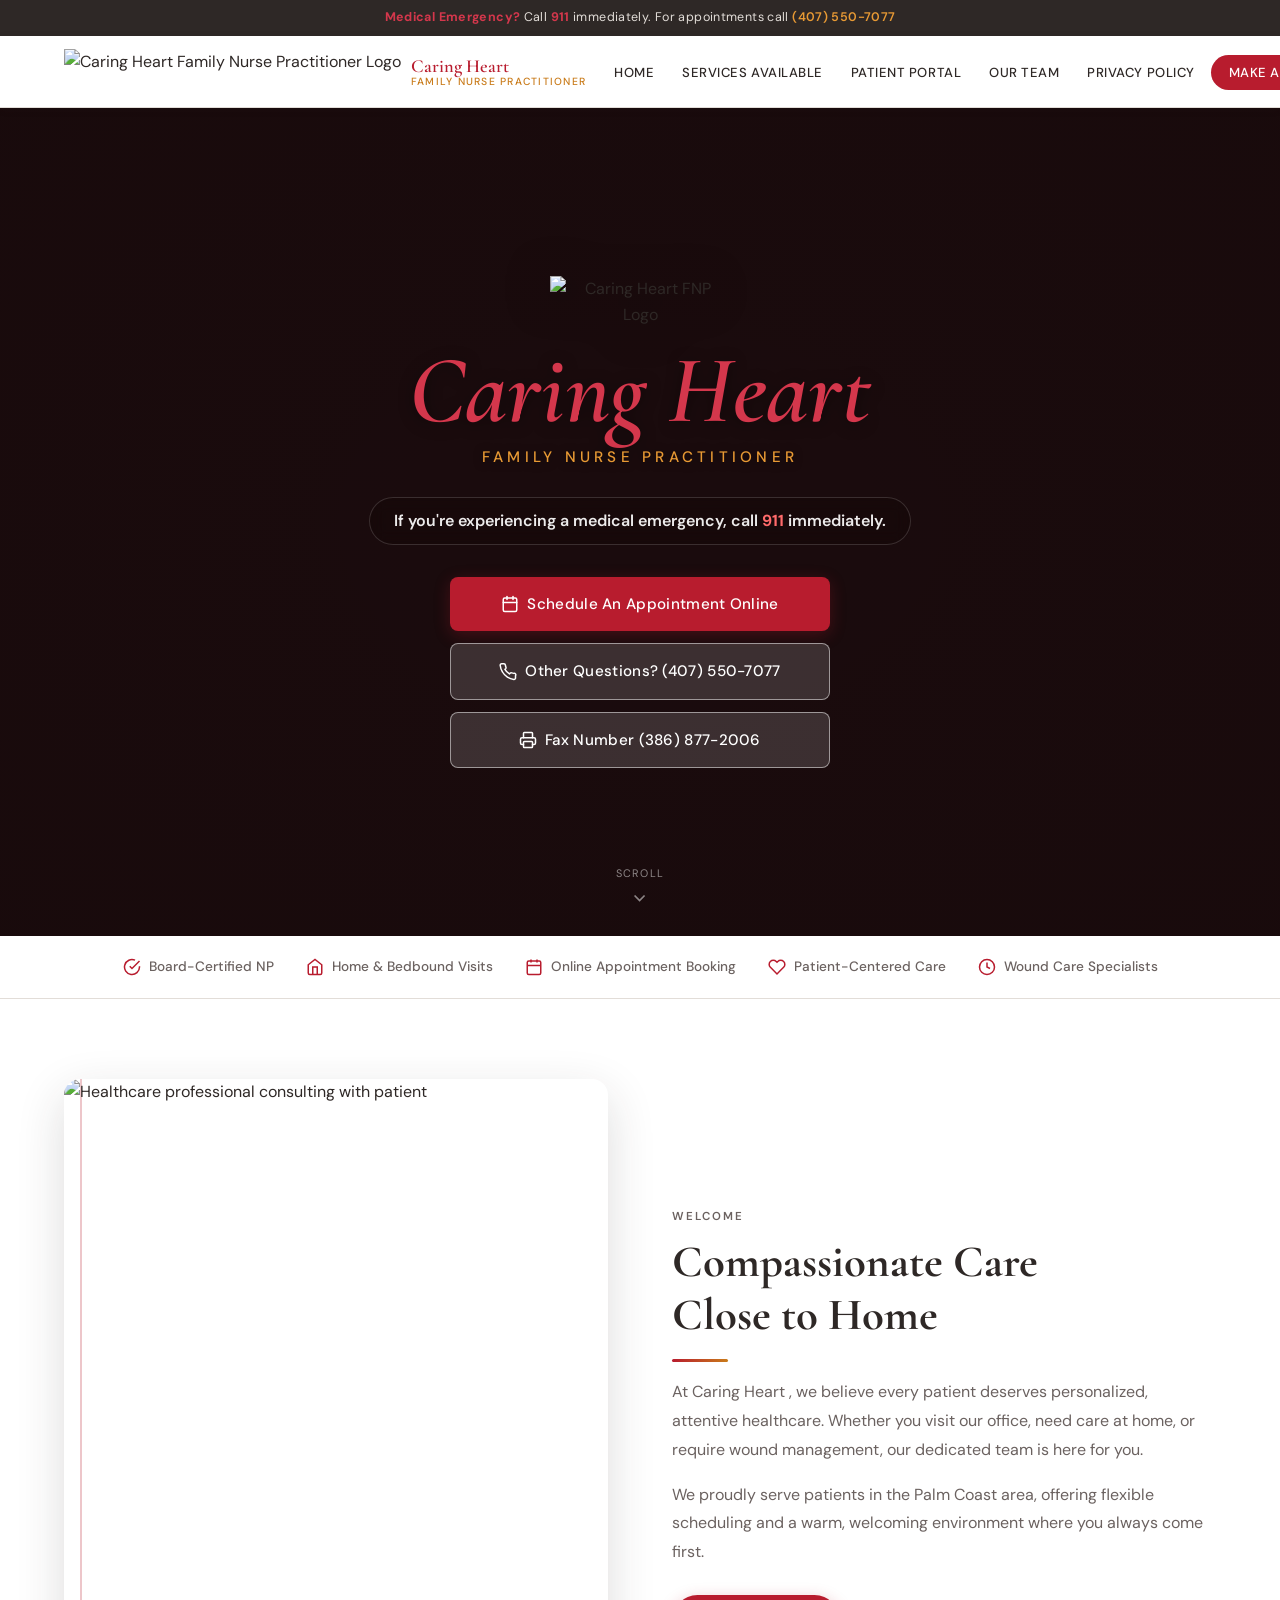
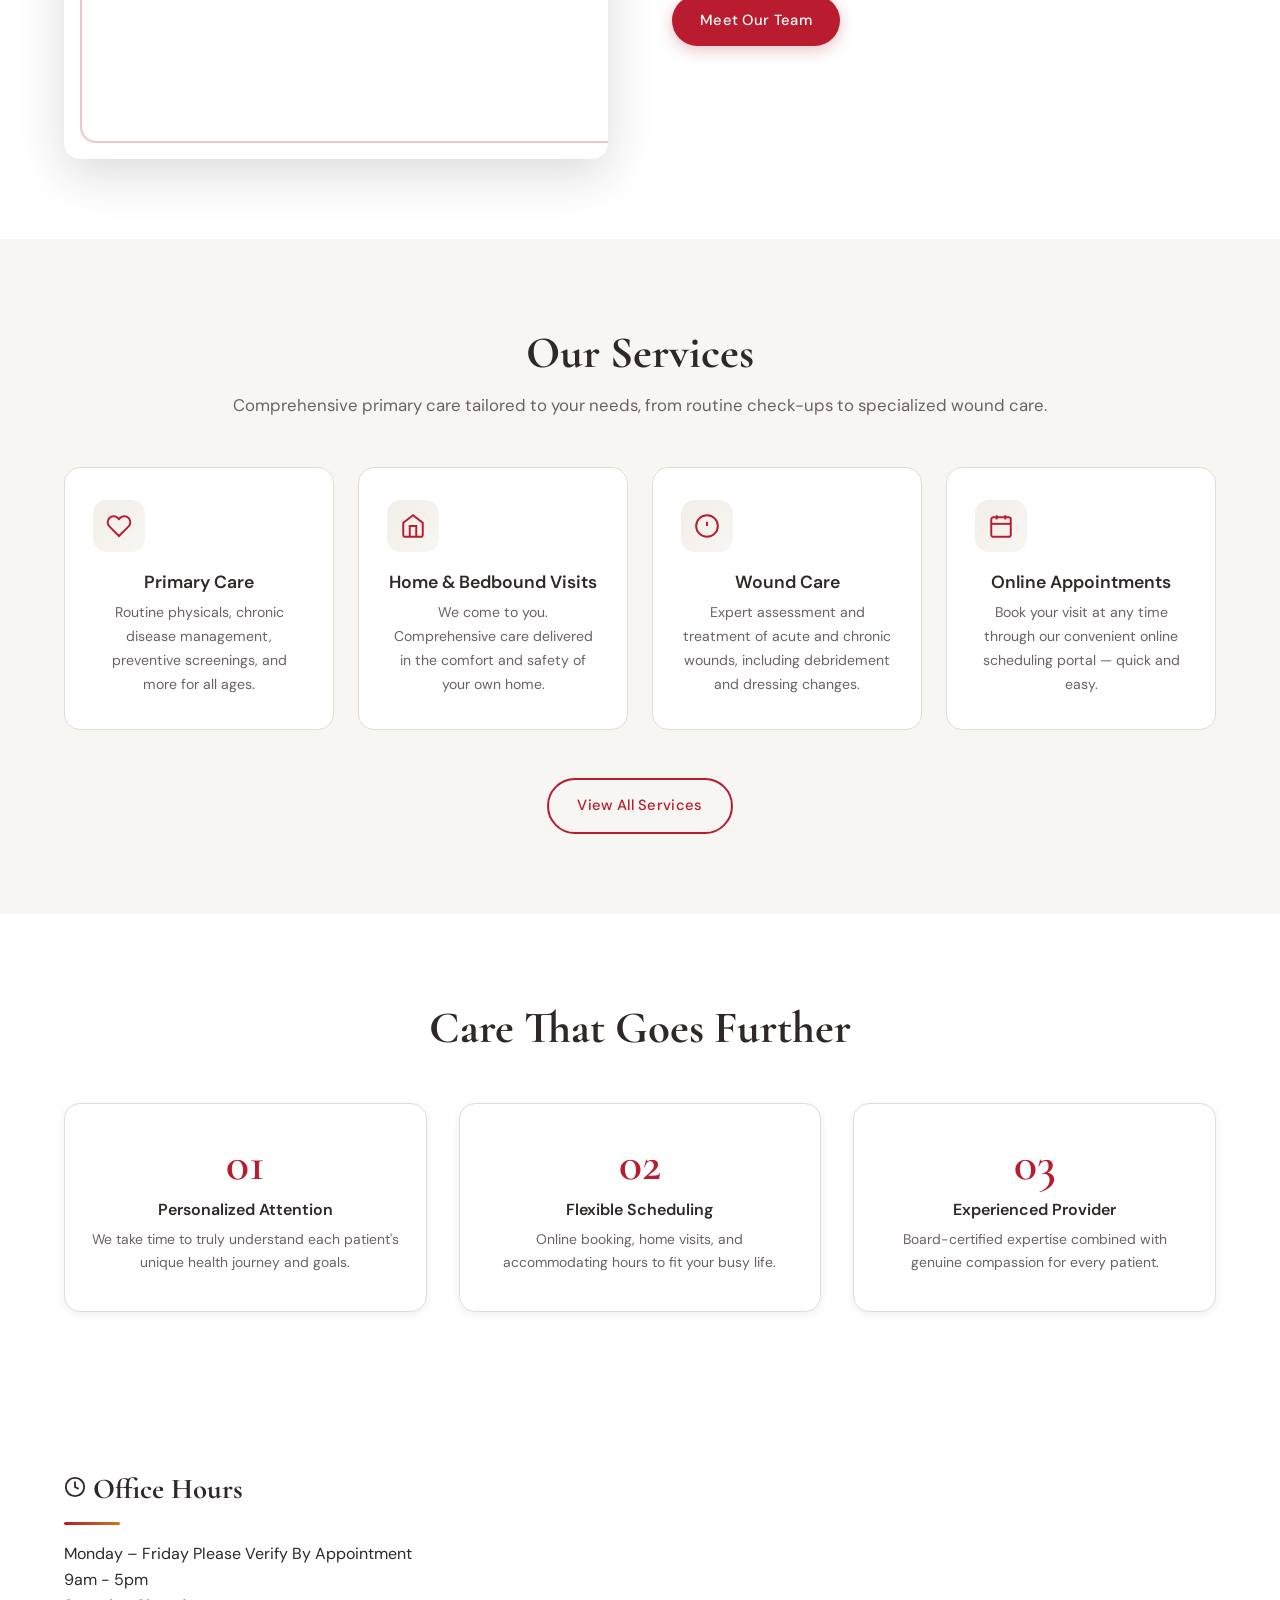
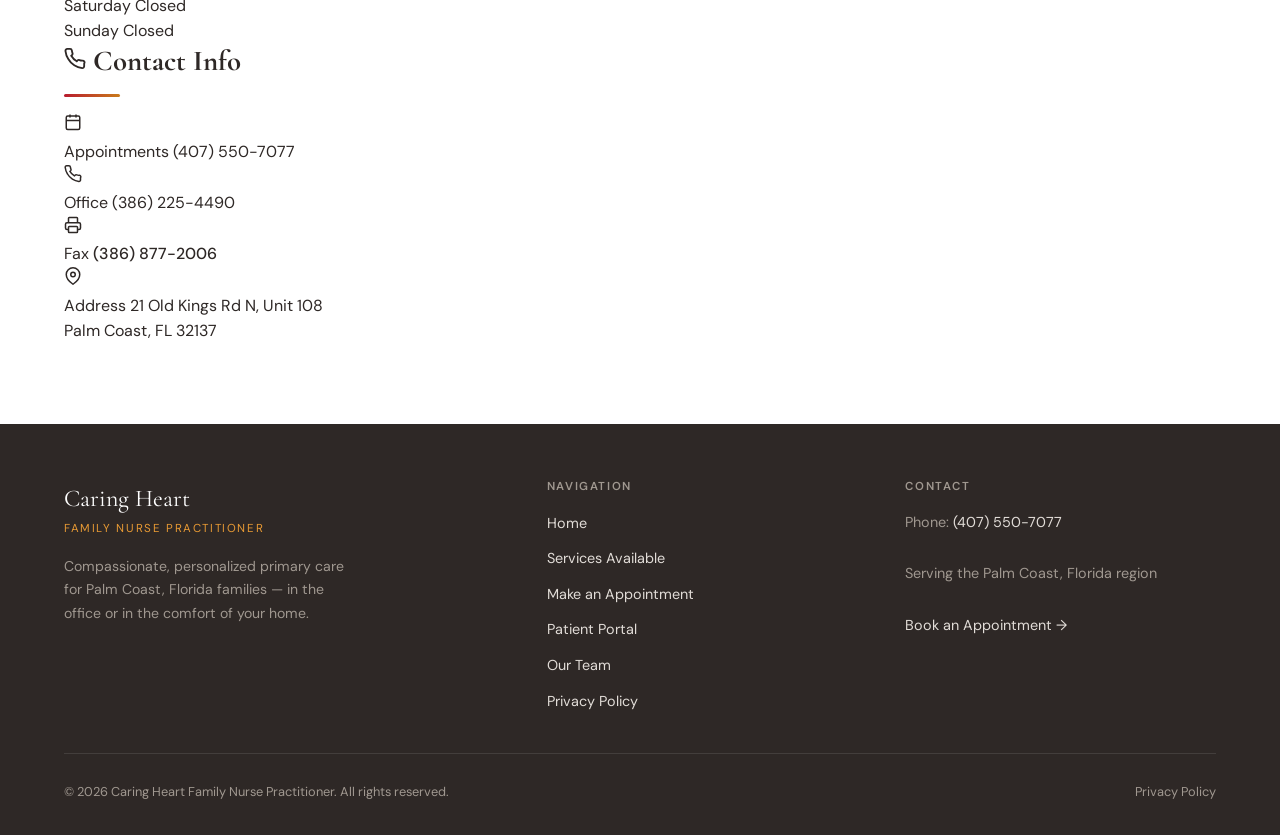
==== commit 90710bc8: "Update index.html" ====
--- a/home/index.html
+++ b/home/index.html
@@ -455,7 +455,7 @@
           <p class="section-eyebrow">Welcome</p>
           <h2 id="welcome-heading" class="section-title">Compassionate Care<br>Close to Home</h2>
           <div class="divider"></div>
-          <p>At Caring Heart Family Nurse Practitioner, we believe every patient deserves personalized, attentive healthcare. Whether you visit our office, need care at home, or require wound management, our dedicated team is here for you.</p>
+          <p>At Caring Heart , we believe every patient deserves personalized, attentive healthcare. Whether you visit our office, need care at home, or require wound management, our dedicated team is here for you.</p>
           <p>We proudly serve patients in the Palm Coast area, offering flexible scheduling and a warm, welcoming environment where you always come first.</p>
           <a href="../about/" class="btn btn-primary">Meet Our Team</a>
         </div>
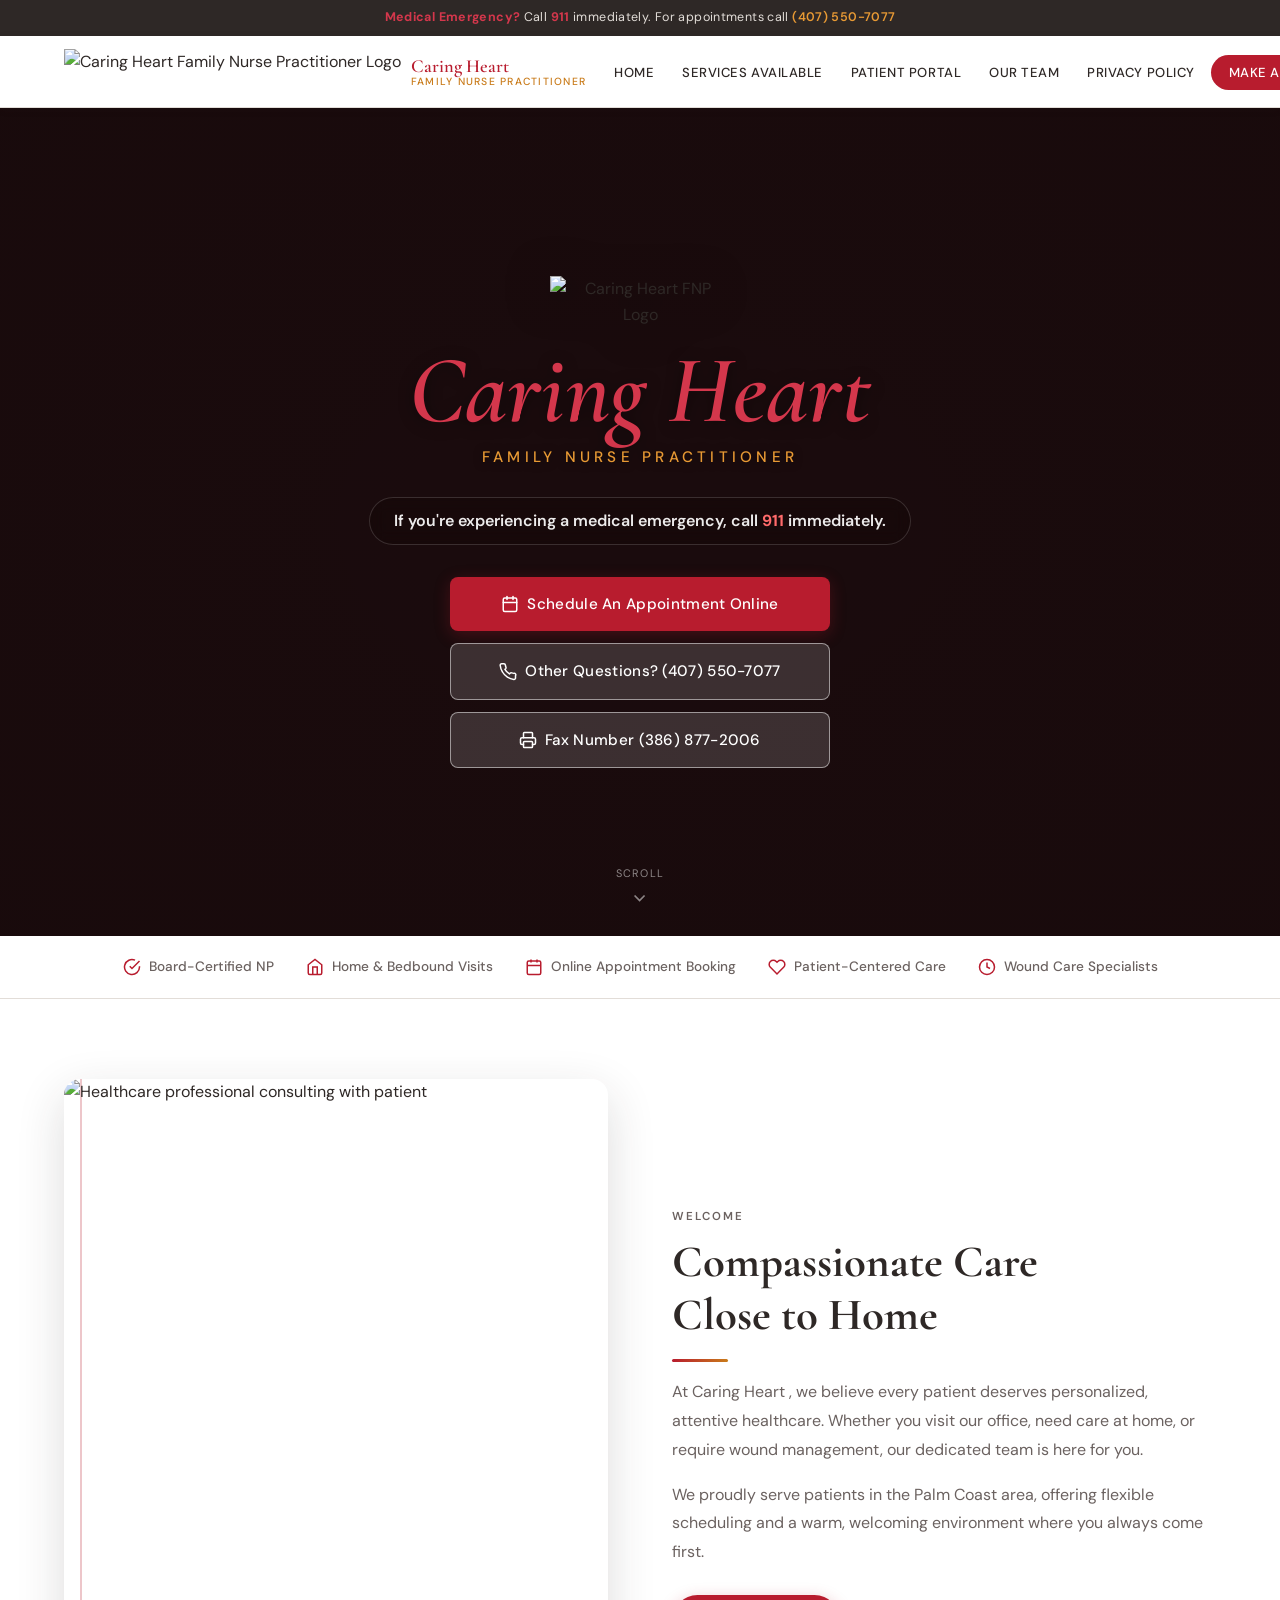
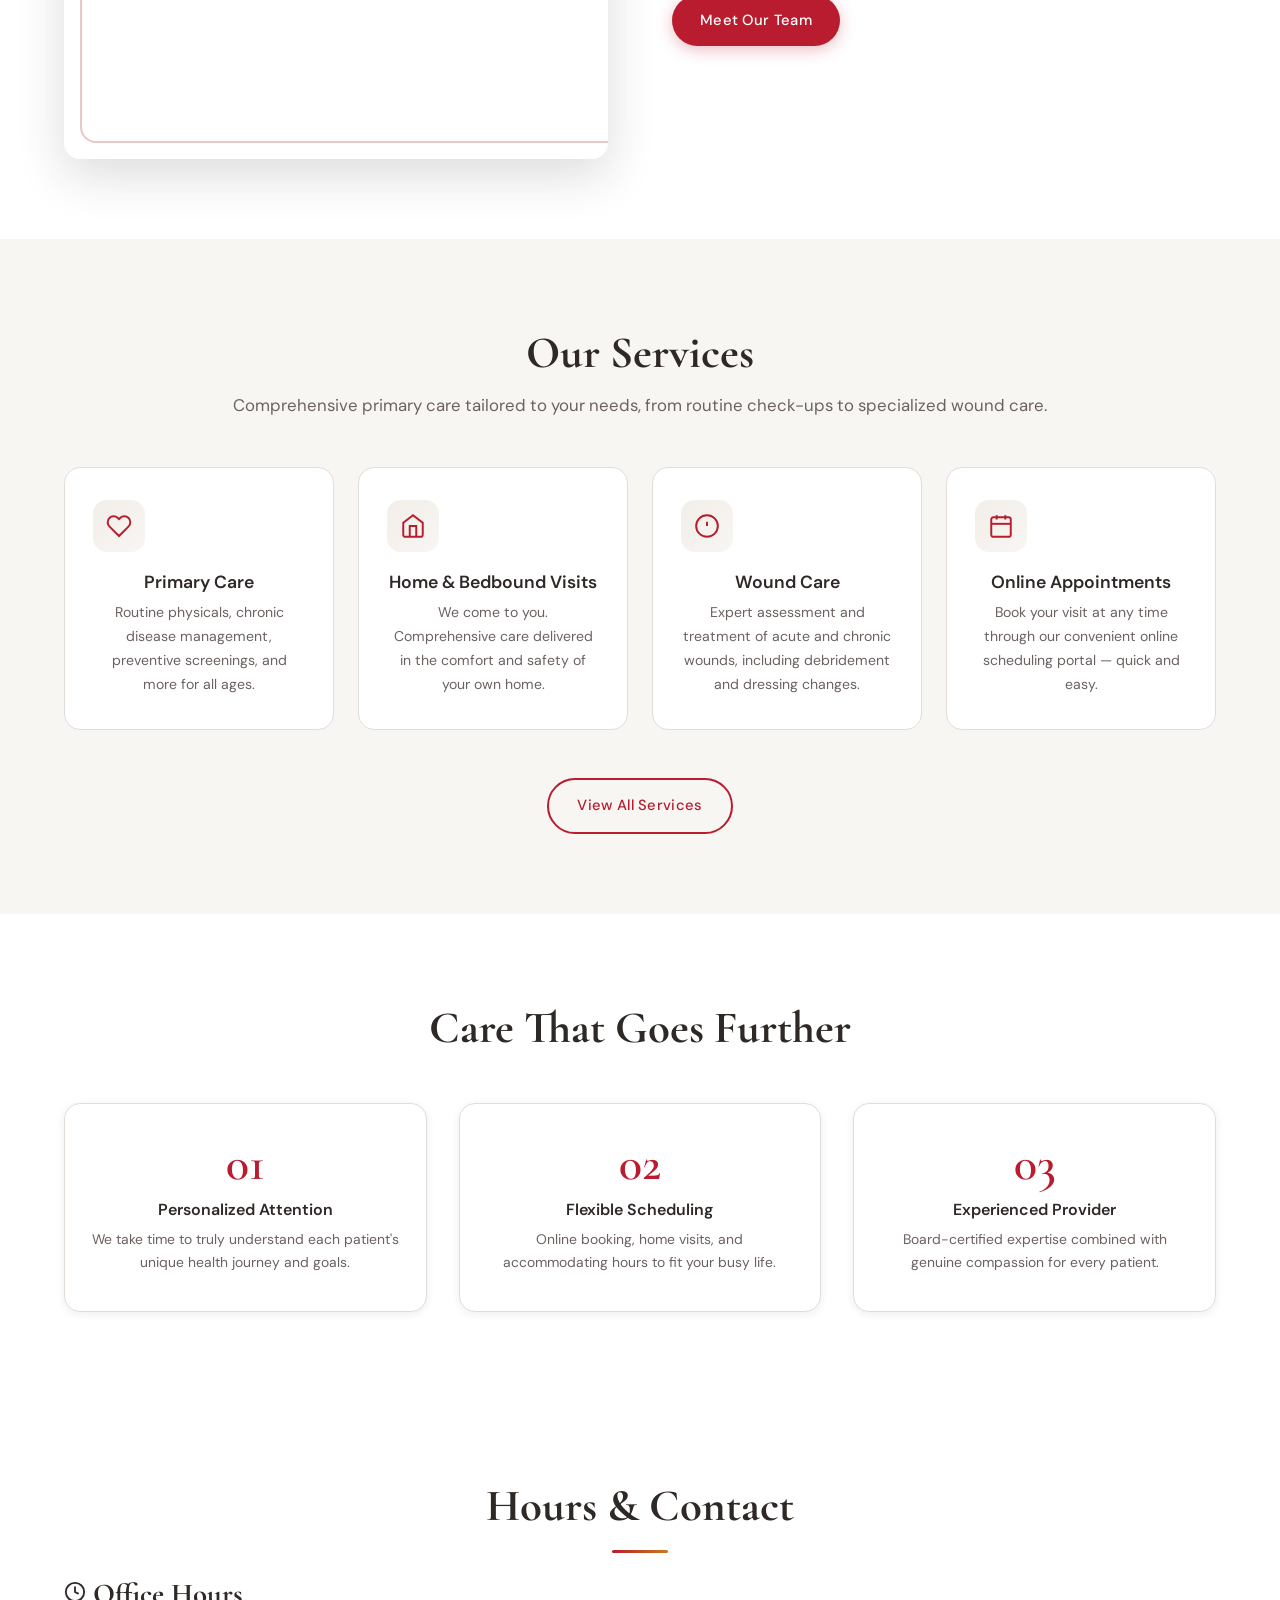
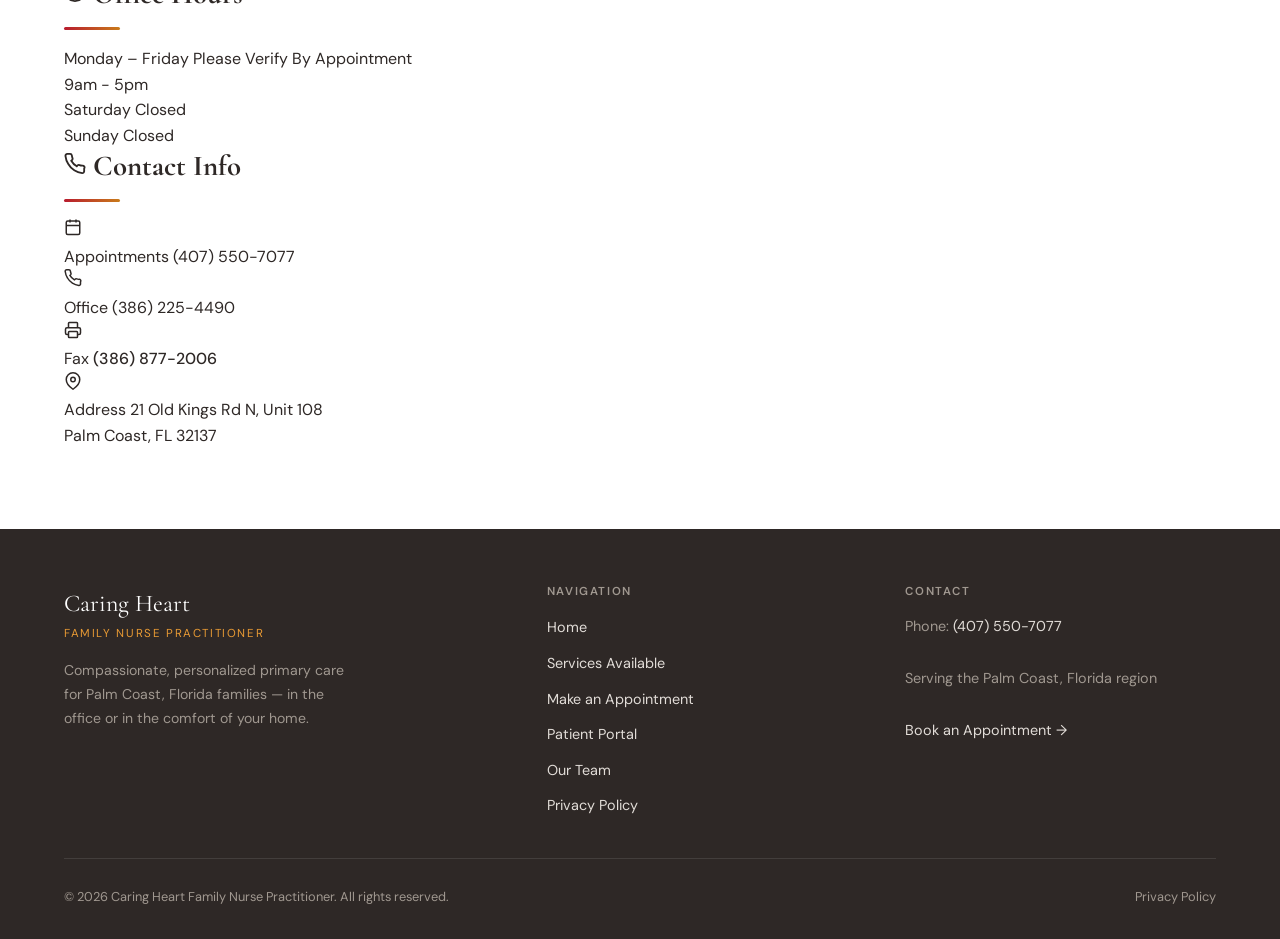
==== commit 96ffc82b: "Update index.html" ====
--- a/home/index.html
+++ b/home/index.html
@@ -535,9 +535,14 @@
     </div>
   </section>
 
-    <!-- ─── Hours & Contact ─── -->
+  <!-- ─── Hours & Contact ─── -->
   <section class="section" aria-labelledby="hours-heading">
     <div class="container">
+      <div class="text-center mb-6 reveal">
+        <h2 id="hours-heading" class="section-title">Hours &amp; Contact</h2>
+        <div class="divider divider--center"></div>
+      </div>
+
       <div class="hours-location-grid">
 
         <!-- Hours -->
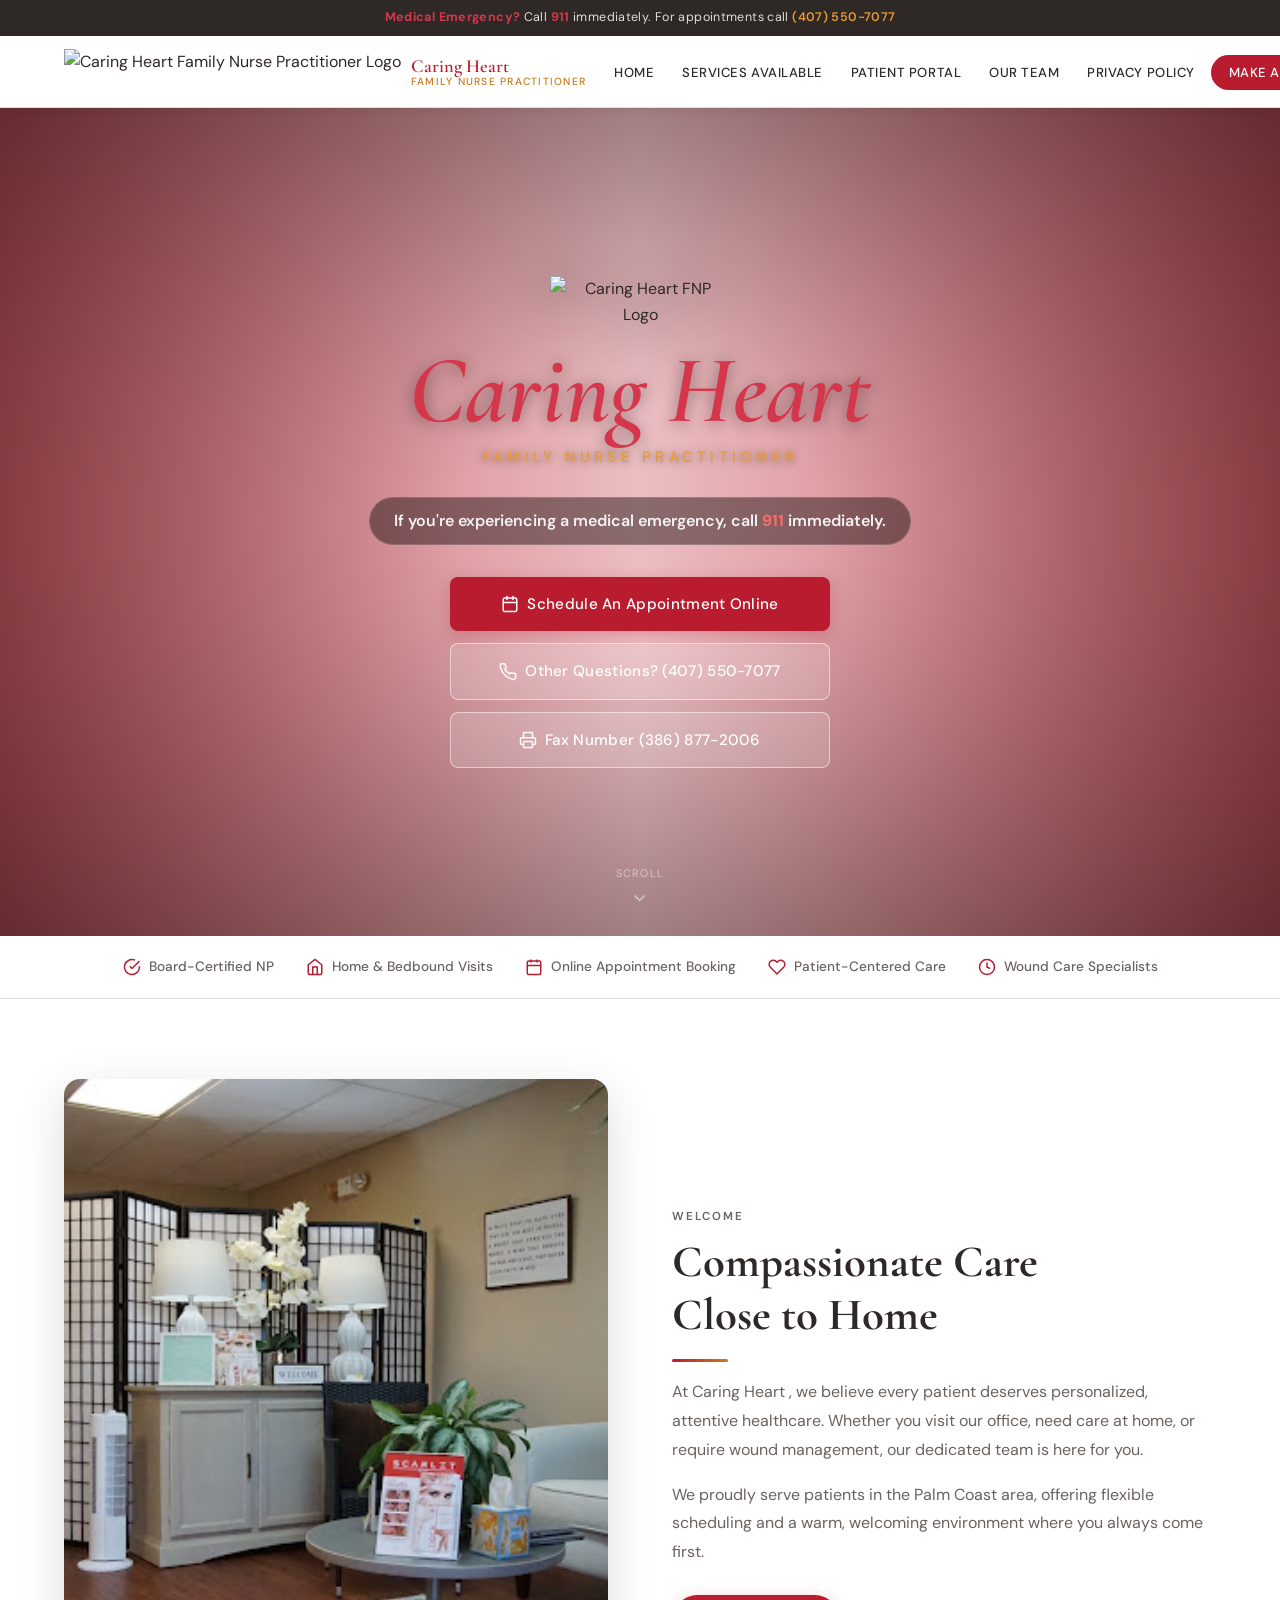
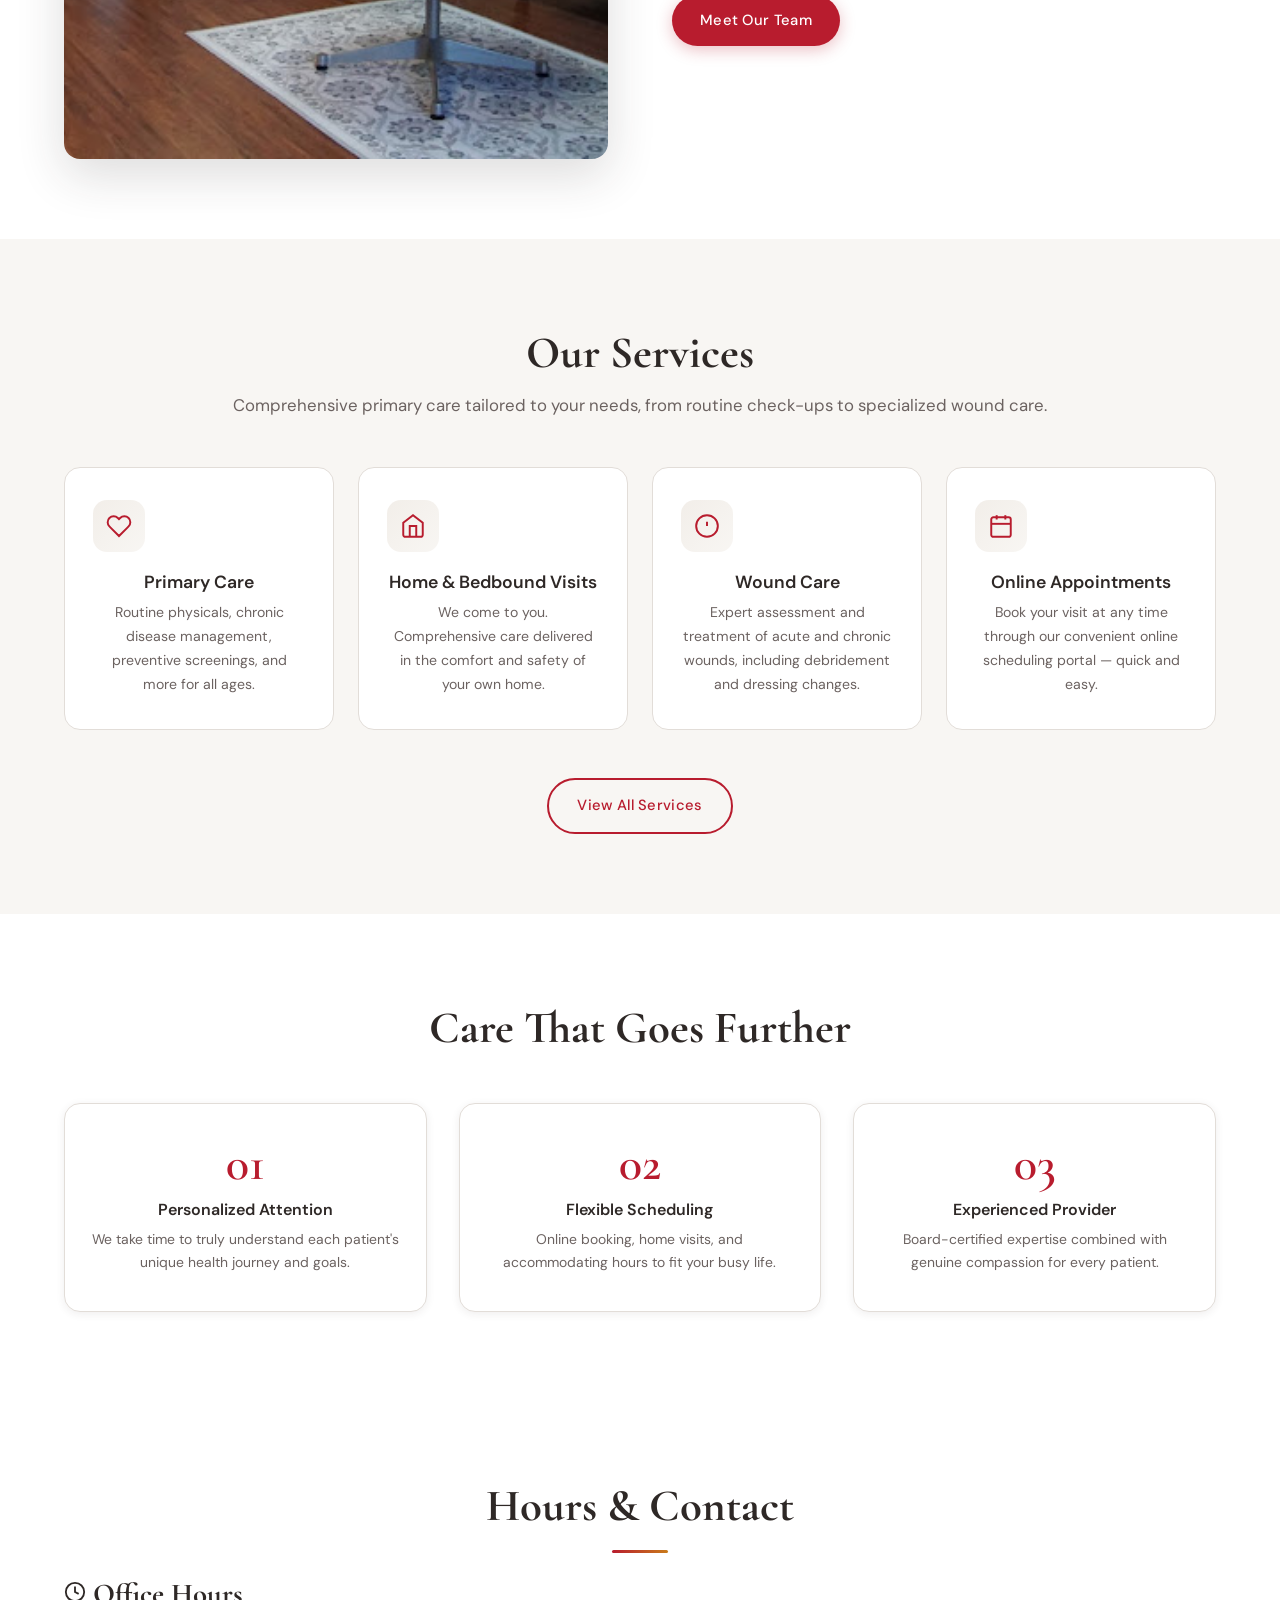
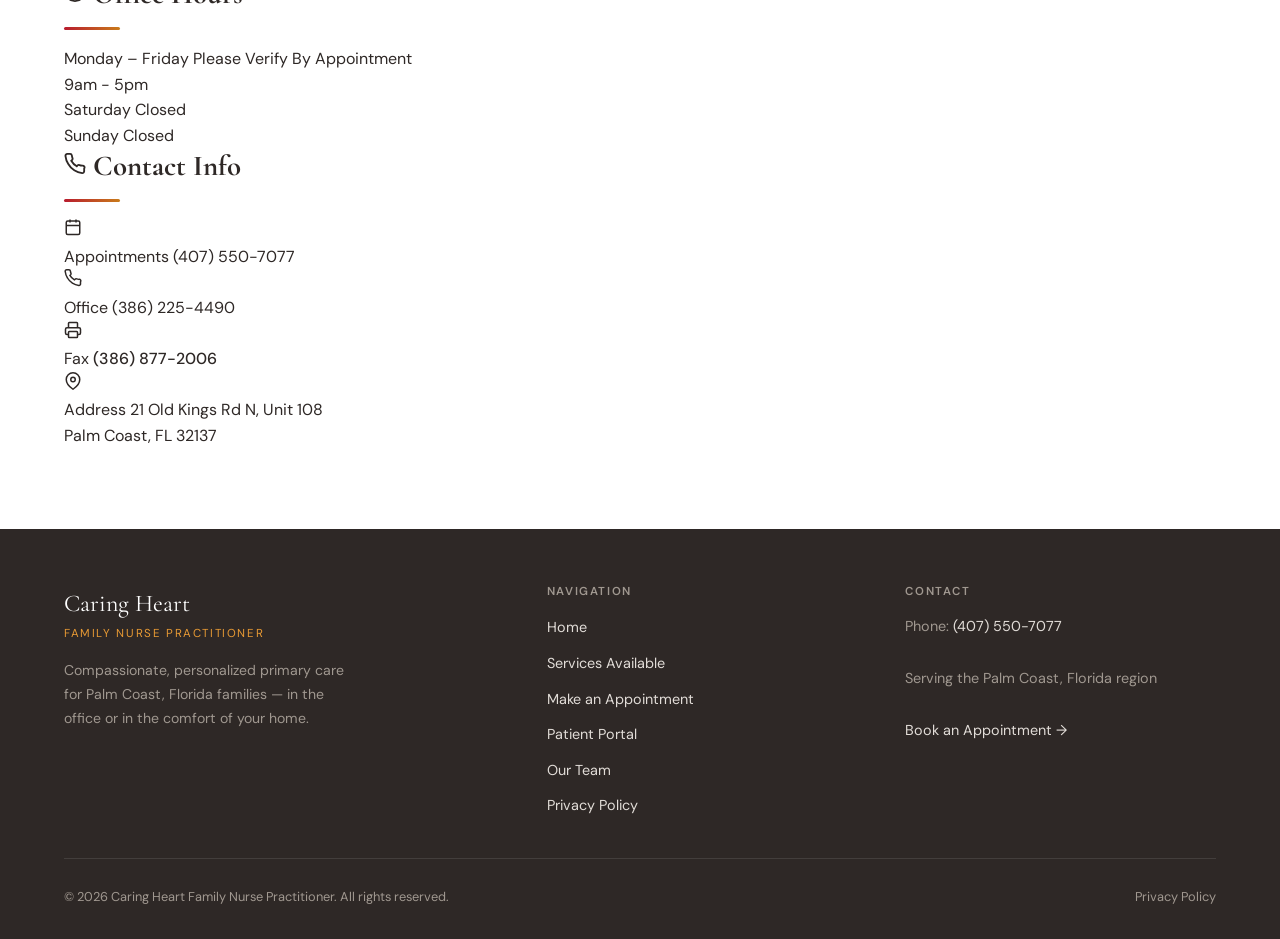
==== commit 12f58534: "Update index.html" ====
--- a/home/index.html
+++ b/home/index.html
@@ -22,16 +22,20 @@
       align-items: center;
       justify-content: center;
       overflow: hidden;
-      background: #1a0b0d;
+      /* Your requested gradient */
+      background: linear-gradient(
+        to right, 
+        #c45660 0%, 
+        #ebbec2 50%, 
+        #c45660 100%
+      );
     }
 
     .hero-bg {
       position: absolute;
       inset: 0;
-      background-image: url('https://static.wixstatic.com/media/11062b_4c43b6f6671549a2aee7b78abf49f3f8~mv2.jpg/v1/fill/w_1920,h_1080,al_c,q_90,usm_0.66_1.00_0.01,enc_avif,quality_auto/11062b_4c43b6f6671549a2aee7b78abf49f3f8~mv2.jpg');
-      background-size: cover;
-      background-position: center 30%;
-      opacity: 0.42;
+      background: transparent;
+      opacity: 1;
     }
 
     /* Gradient vignette over the bg */
@@ -445,7 +449,7 @@
 
         <div class="welcome-img reveal">
           <img
-            src="https://static.wixstatic.com/media/11062b_4c43b6f6671549a2aee7b78abf49f3f8~mv2.jpg/v1/fill/w_800,h_1000,al_c,q_90,usm_0.66_1.00_0.01,enc_avif,quality_auto/11062b_4c43b6f6671549a2aee7b78abf49f3f8~mv2.jpg"
+            src="images/caringheart.jpg"
             alt="Healthcare professional consulting with patient"
             loading="lazy"
           >
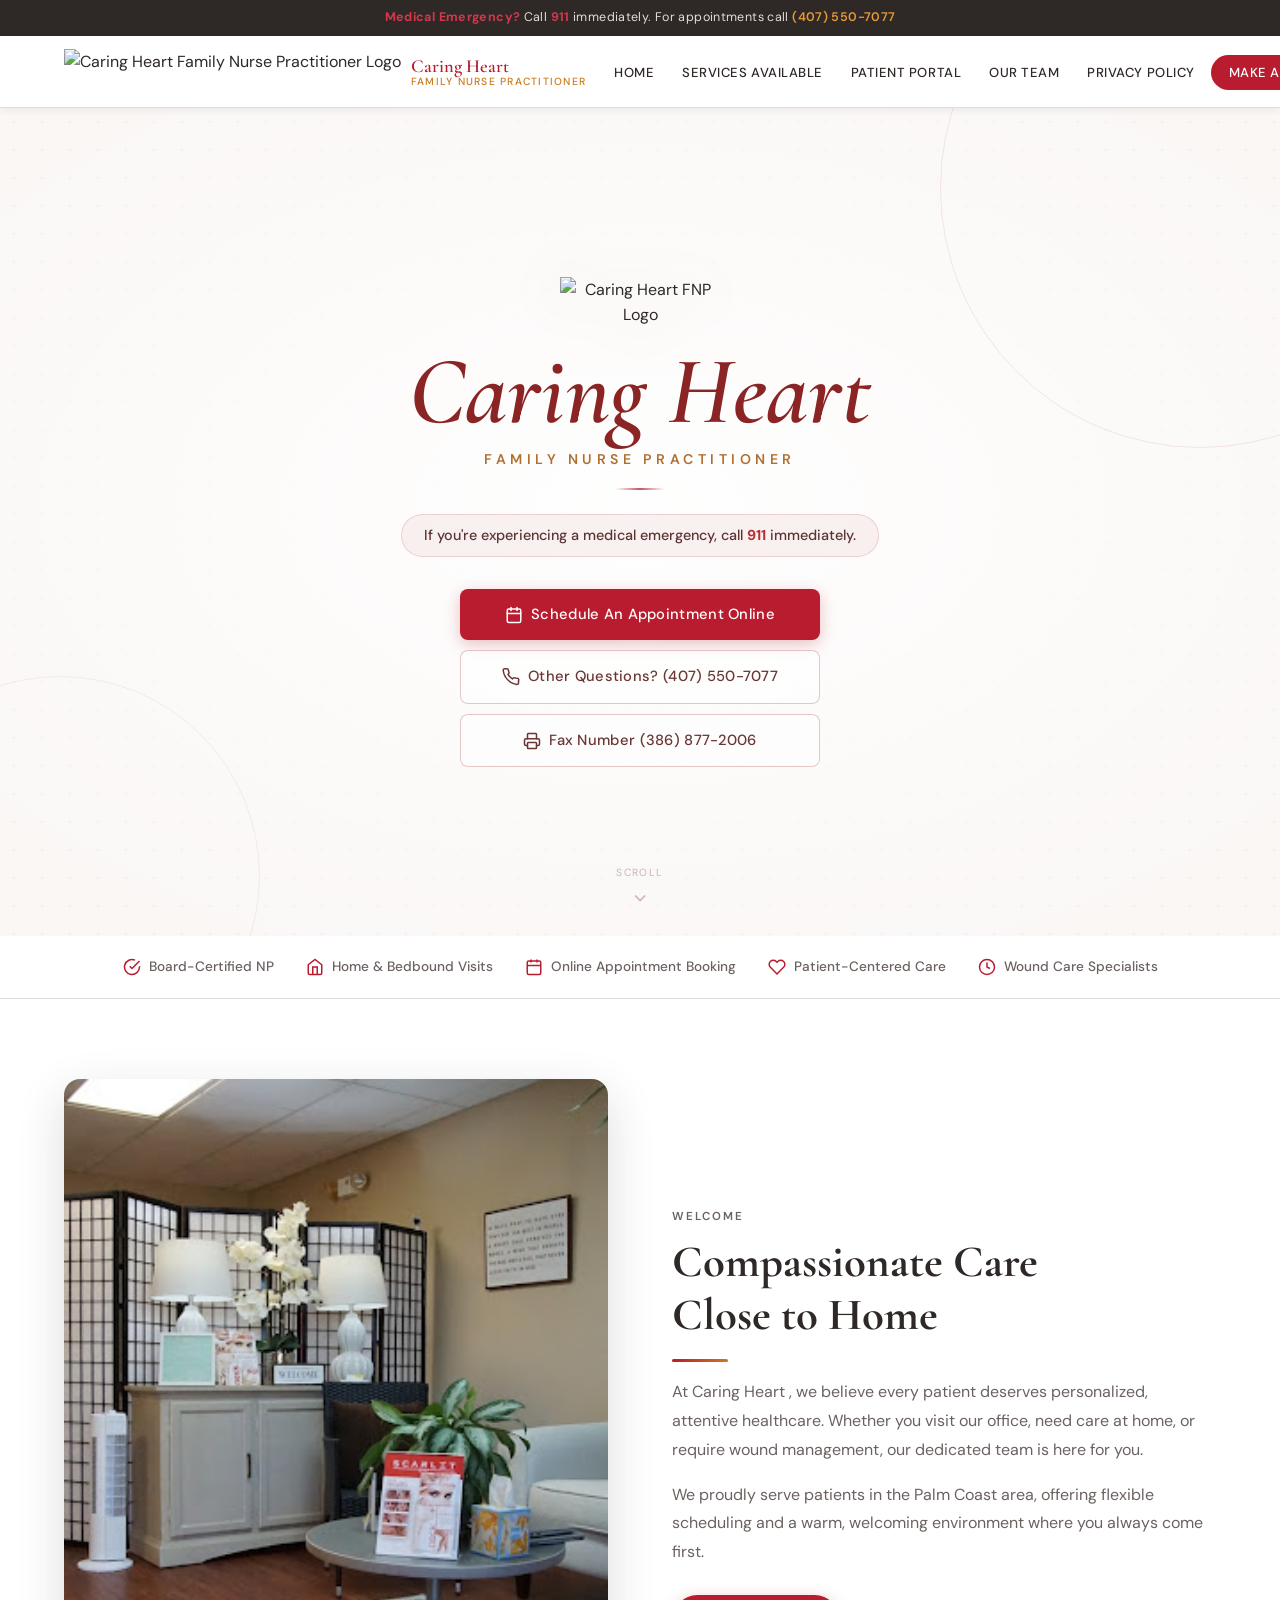
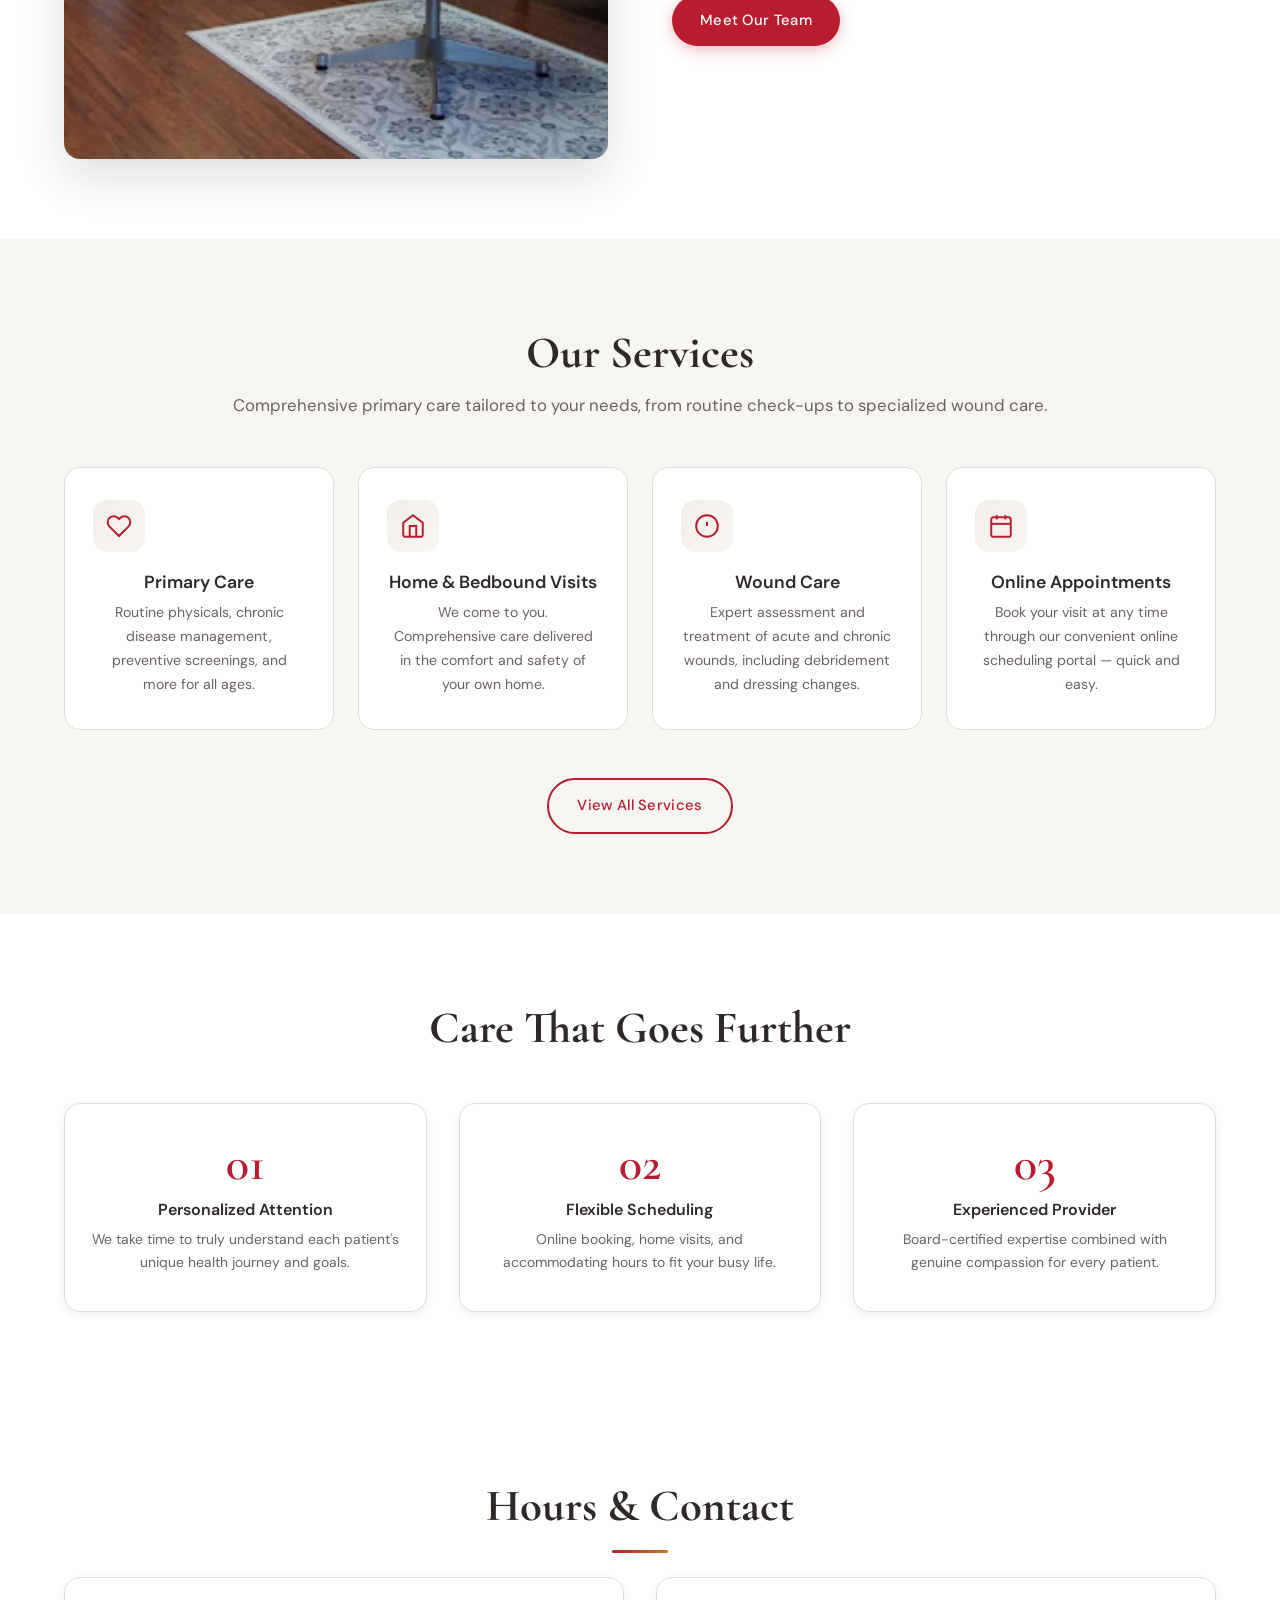
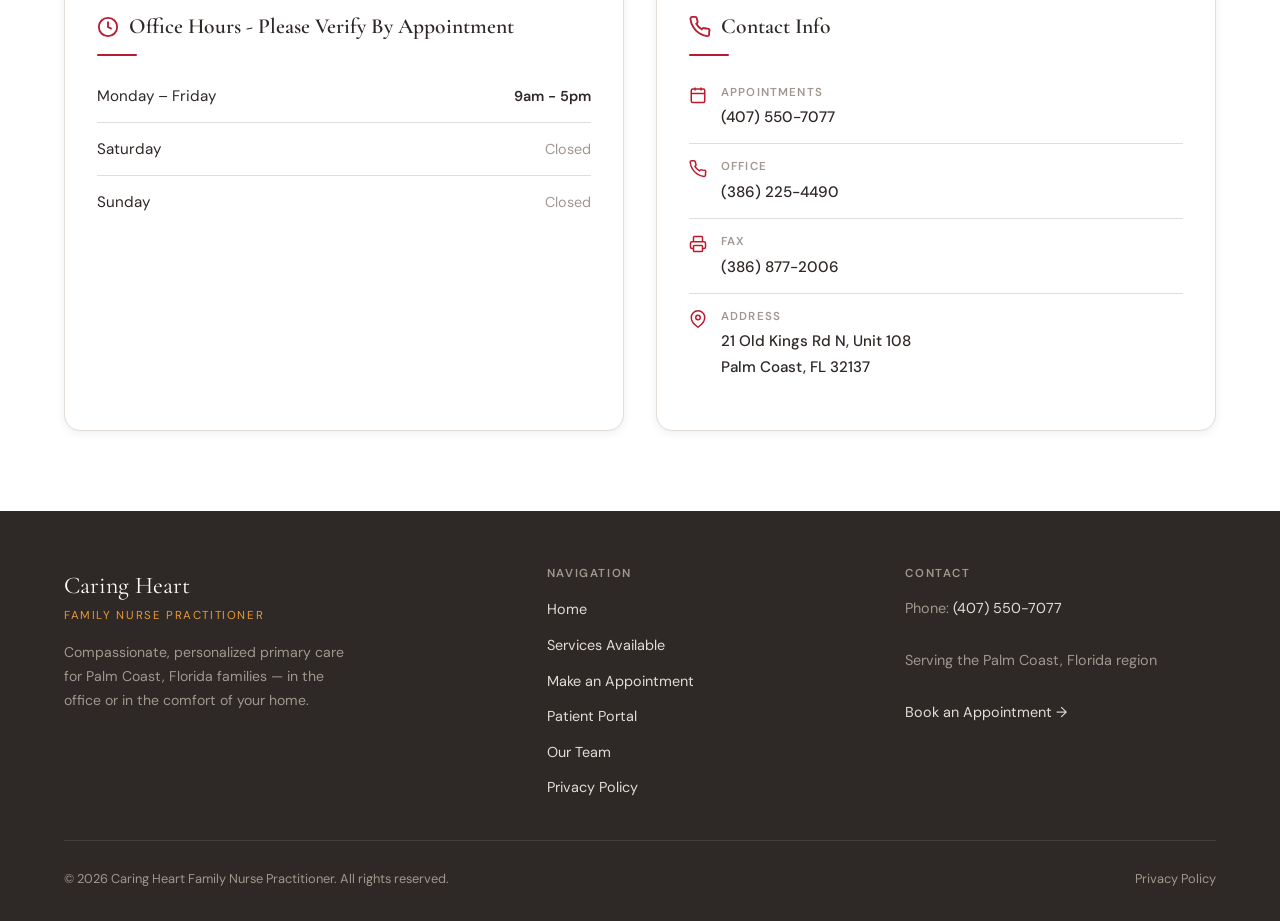
==== commit c752aba1: "Test" ====
--- a/home/index.html
+++ b/home/index.html
@@ -22,33 +22,64 @@
       align-items: center;
       justify-content: center;
       overflow: hidden;
-      /* Your requested gradient */
-      background: linear-gradient(
-        to right, 
-        #c45660 0%, 
-        #ebbec2 50%, 
-        #c45660 100%
-      );
-    }
-
+      /* Clean warm off-white base */
+      background-color: #faf7f5;
+    }
+
+    /* Subtle organic dot texture */
+    .hero::before {
+      content: '';
+      position: absolute;
+      inset: 0;
+      background-image: radial-gradient(circle, rgba(180, 70, 70, 0.07) 1px, transparent 1px);
+      background-size: 28px 28px;
+      z-index: 0;
+    }
+
+    /* Soft radial glow in the center to lift the logo */
+    .hero::after {
+      content: '';
+      position: absolute;
+      inset: 0;
+      background: radial-gradient(ellipse 70% 65% at 50% 48%, rgba(255,255,255,0.92) 0%, transparent 100%);
+      z-index: 1;
+    }
+
+    /* Decorative accent arc — top-right */
     .hero-bg {
       position: absolute;
       inset: 0;
+      z-index: 2;
+      pointer-events: none;
+    }
+
+    .hero-bg::before {
+      content: '';
+      position: absolute;
+      top: -180px;
+      right: -180px;
+      width: 520px;
+      height: 520px;
+      border-radius: 50%;
+      border: 1.5px solid rgba(180, 70, 70, 0.12);
       background: transparent;
-      opacity: 1;
-    }
-
-    /* Gradient vignette over the bg */
+    }
+
     .hero-bg::after {
       content: '';
       position: absolute;
-      inset: 0;
-      background: radial-gradient(ellipse at center, transparent 20%, rgba(20,8,8,0.55) 100%);
+      bottom: -140px;
+      left: -140px;
+      width: 400px;
+      height: 400px;
+      border-radius: 50%;
+      border: 1.5px solid rgba(180, 70, 70, 0.09);
+      background: transparent;
     }
 
     .hero-content {
       position: relative;
-      z-index: 1;
+      z-index: 3;
       text-align: center;
       padding: 48px 24px;
       display: flex;
@@ -58,9 +89,9 @@
     }
 
     .hero-logo {
-      width: clamp(120px, 22vw, 180px);
+      width: clamp(110px, 18vw, 160px);
       height: auto;
-      filter: drop-shadow(0 4px 20px rgba(0,0,0,0.5));
+      filter: drop-shadow(0 4px 24px rgba(160, 50, 50, 0.18));
     }
 
     .hero-brand {
@@ -72,53 +103,74 @@
       font-size: clamp(3rem, 8vw, 6rem);
       font-weight: 600;
       font-style: italic;
-      color: var(--color-crimson-light);
+      color: #8b2424;
       line-height: 1;
-      text-shadow: 0 2px 16px rgba(0,0,0,0.4);
+      text-shadow: none;
       display: block;
     }
 
     .hero-brand .subtitle {
       display: block;
-      font-size: clamp(0.7rem, 1.8vw, 0.95rem);
+      font-size: clamp(0.65rem, 1.6vw, 0.88rem);
+      font-weight: 600;
+      letter-spacing: 0.32em;
+      text-transform: uppercase;
+      color: #b07030;
+      margin-top: 8px;
+    }
+
+    /* Thin rule separator under brand */
+    .hero-brand::after {
+      content: '';
+      display: block;
+      width: 48px;
+      height: 1.5px;
+      background: linear-gradient(to right, transparent, #c45660, transparent);
+      margin: 18px auto 0;
+    }
+
+    .hero-emergency {
+      margin-top: 24px;
+      font-size: clamp(0.78rem, 1.8vw, 0.9rem);
       font-weight: 500;
-      letter-spacing: 0.28em;
-      text-transform: uppercase;
-      color: var(--color-gold-light);
-      margin-top: 6px;
-      text-shadow: 0 1px 8px rgba(0,0,0,0.5);
-    }
-
-    .hero-emergency {
-      margin-top: 28px;
-      font-size: clamp(0.85rem, 2vw, 1rem);
-      font-weight: 600;
-      color: rgba(255,255,255,0.92);
-      background: rgba(20,8,8,0.45);
-      padding: 10px 24px;
+      color: #5a3333;
+      background: rgba(180, 70, 70, 0.07);
+      padding: 9px 22px;
       border-radius: 100px;
-      border: 1px solid rgba(255,255,255,0.15);
-      backdrop-filter: blur(8px);
+      border: 1px solid rgba(180, 70, 70, 0.18);
     }
 
     .hero-emergency strong {
-      color: #ff6b6b;
+      color: #b33030;
+      font-weight: 700;
     }
 
     .hero-actions {
       margin-top: 32px;
       display: flex;
       flex-direction: column;
-      gap: 12px;
+      gap: 10px;
       width: 100%;
-      max-width: 380px;
+      max-width: 360px;
     }
 
     .hero-actions .btn {
       border-radius: var(--border-radius);
-      font-size: 0.95rem;
-      padding: 15px 28px;
+      font-size: 0.92rem;
+      padding: 14px 28px;
       font-weight: 500;
+    }
+
+    /* Ghost buttons on light bg need dark-mode treatment */
+    .hero-actions .btn-ghost {
+      color: #6b3535;
+      border-color: rgba(180, 70, 70, 0.3);
+      background: rgba(255,255,255,0.6);
+    }
+
+    .hero-actions .btn-ghost:hover {
+      background: rgba(255,255,255,0.95);
+      border-color: rgba(180, 70, 70, 0.55);
     }
 
     /* Scroll indicator */
@@ -131,18 +183,19 @@
       flex-direction: column;
       align-items: center;
       gap: 6px;
-      opacity: 0.5;
+      opacity: 0.35;
       animation: bounce 2s infinite;
+      z-index: 3;
     }
 
     .hero-scroll span {
-      font-size: 0.68rem;
-      letter-spacing: 0.12em;
+      font-size: 0.65rem;
+      letter-spacing: 0.14em;
       text-transform: uppercase;
-      color: var(--color-white);
-    }
-
-    .hero-scroll svg { color: var(--color-white); }
+      color: #7a3535;
+    }
+
+    .hero-scroll svg { color: #7a3535; }
 
     @keyframes bounce {
       0%, 100% { transform: translateX(-50%) translateY(0); }
@@ -365,6 +418,129 @@
     .cta-strip .btn-white:hover {
       background: var(--color-off-white);
     }
+
+    /* ── Hours & Contact Cards ── */
+    .hours-location-grid {
+      display: grid;
+      grid-template-columns: 1fr 1fr;
+      gap: 32px;
+      margin-top: 12px;
+    }
+
+    @media (max-width: 768px) {
+      .hours-location-grid { grid-template-columns: 1fr; }
+    }
+
+    .info-card {
+      background: var(--color-white);
+      border-radius: var(--border-radius-lg);
+      padding: 36px 32px;
+      border: 1px solid var(--color-gray-200);
+      box-shadow: var(--shadow-sm);
+    }
+
+    .info-card h3 {
+      display: flex;
+      align-items: center;
+      gap: 10px;
+      font-family: var(--font-display);
+      font-size: 1.35rem;
+      font-weight: 600;
+      color: var(--color-gray-800);
+    }
+
+    .info-card h3 svg {
+      color: var(--color-crimson);
+      flex-shrink: 0;
+    }
+
+    .info-card .divider {
+      margin-block: 14px;
+      height: 2px;
+      width: 40px;
+      background: var(--color-crimson);
+      border: none;
+    }
+
+    .hours-table {
+      display: flex;
+      flex-direction: column;
+    }
+
+    .hours-row {
+      display: flex;
+      justify-content: space-between;
+      align-items: baseline;
+      padding: 14px 0;
+      border-bottom: 1px solid var(--color-gray-200);
+      gap: 16px;
+    }
+
+    .hours-row:last-child { border-bottom: none; }
+
+    .hours-row .day {
+      font-size: 0.95rem;
+      color: var(--color-gray-700);
+      font-weight: 400;
+    }
+
+    .hours-row .time {
+      font-size: 0.9rem;
+      font-weight: 600;
+      color: var(--color-gray-800);
+      text-align: right;
+      line-height: 1.5;
+    }
+
+    .hours-row .time.closed {
+      color: var(--color-gray-400);
+      font-weight: 400;
+    }
+
+    .contact-list {
+      list-style: none;
+      padding: 0;
+      margin: 0;
+      display: flex;
+      flex-direction: column;
+    }
+
+    .contact-list li {
+      display: flex;
+      align-items: flex-start;
+      gap: 14px;
+      padding: 14px 0;
+      border-bottom: 1px solid var(--color-gray-200);
+    }
+
+    .contact-list li:last-child { border-bottom: none; }
+
+    .contact-list svg {
+      color: var(--color-crimson);
+      flex-shrink: 0;
+      margin-top: 2px;
+    }
+
+    .contact-list .label {
+      display: block;
+      font-size: 0.72rem;
+      font-weight: 600;
+      letter-spacing: 0.1em;
+      text-transform: uppercase;
+      color: var(--color-gray-400);
+      margin-bottom: 3px;
+    }
+
+    .contact-list a,
+    .contact-list span {
+      font-size: 0.95rem;
+      color: var(--color-gray-800);
+      font-weight: 500;
+      text-decoration: none;
+      line-height: 1.5;
+    }
+
+    .contact-list a:hover { color: var(--color-crimson); }
   </style>
 </head>
 <body>
@@ -553,16 +729,13 @@
         <div class="info-card reveal">
           <h3>
             <svg width="22" height="22" viewBox="0 0 24 24" fill="none" stroke="currentColor" stroke-width="2"><circle cx="12" cy="12" r="10"/><polyline points="12 6 12 12 16 14"/></svg>
-            Office Hours
+            Office Hours - Please Verify By Appointment
           </h3>
           <div class="divider"></div>
           <div class="hours-table">
             <div class="hours-row">
               <span class="day">Monday – Friday</span>
-              <span class="time">
-                Please Verify By Appointment<br>
-                9am - 5pm
-              </span>
+              <span class="time">9am - 5pm</span>
             </div>
             <div class="hours-row">
               <span class="day">Saturday</span>
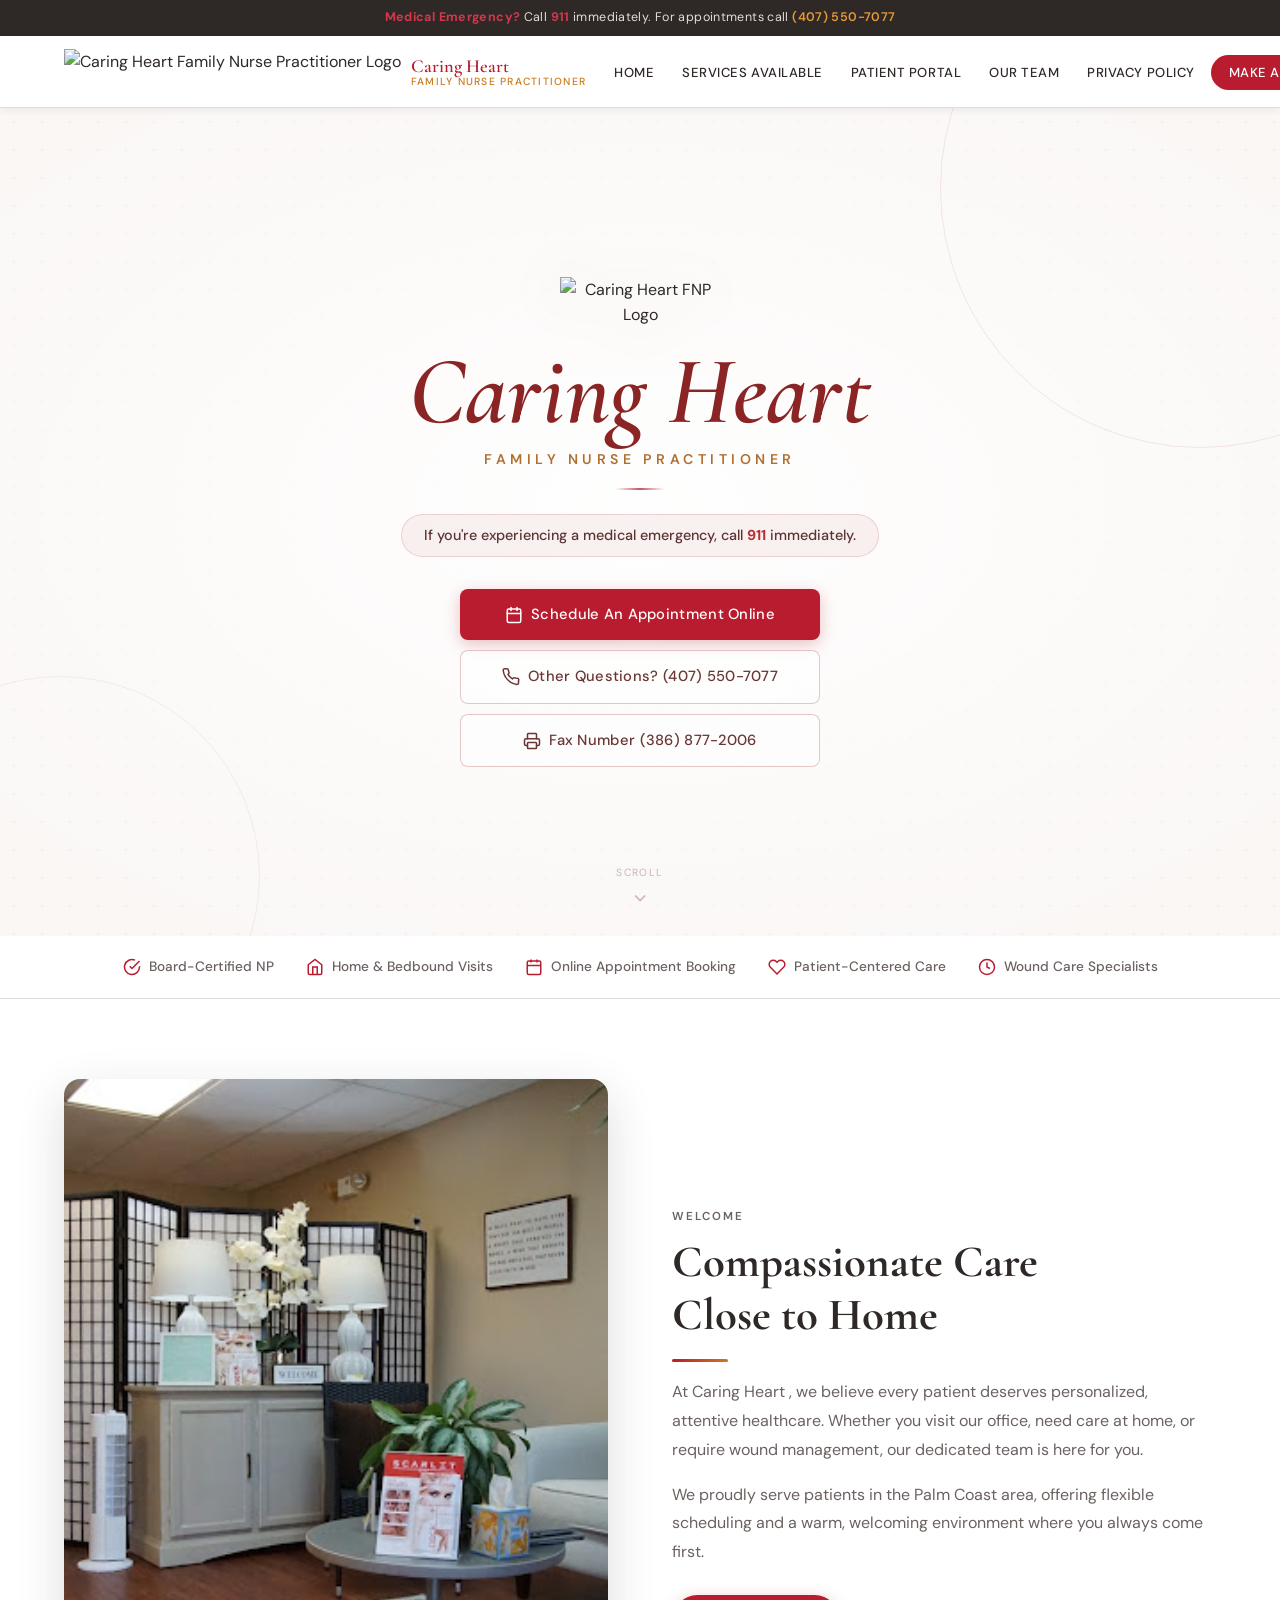
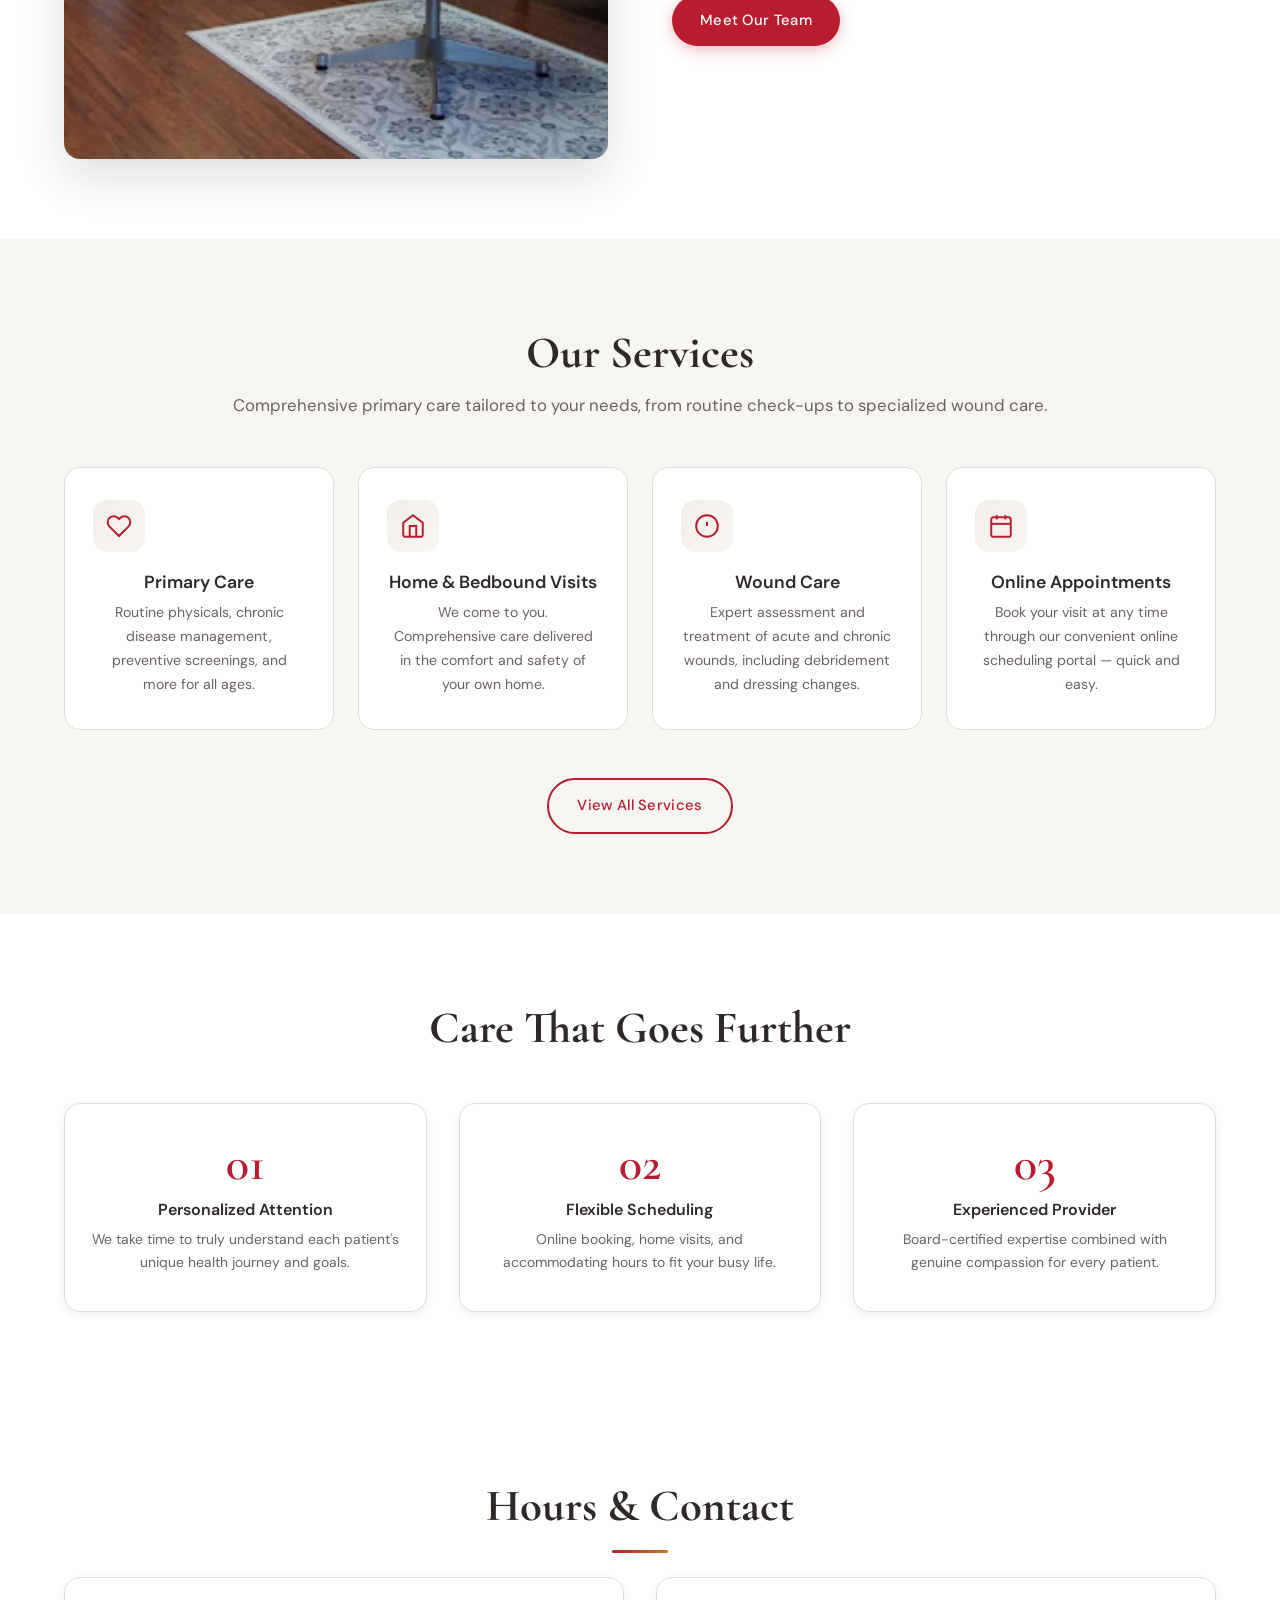
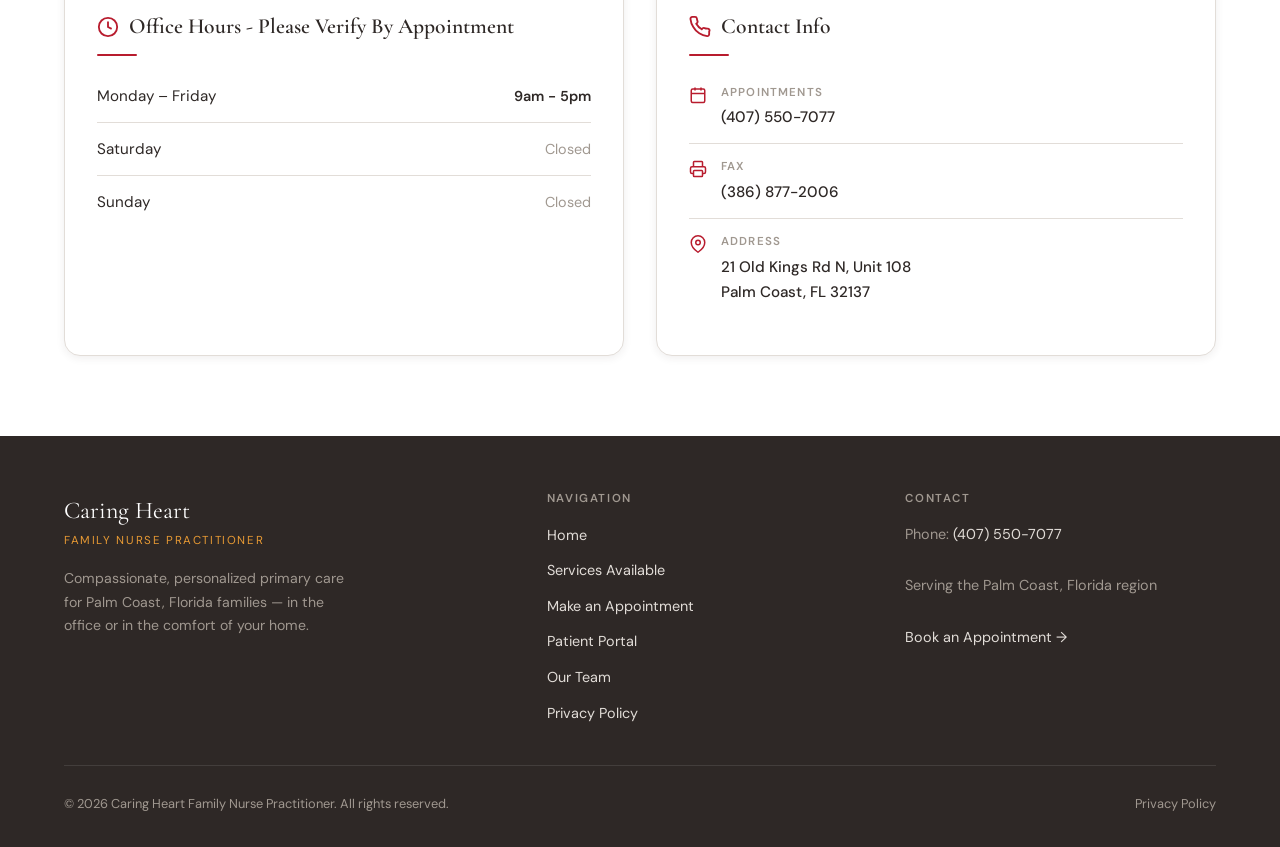
==== commit 8232137c: "Test" ====
--- a/home/index.html
+++ b/home/index.html
@@ -764,13 +764,6 @@
               </div>
             </li>
             <li>
-              <svg width="18" height="18" viewBox="0 0 24 24" fill="none" stroke="currentColor" stroke-width="2"><path d="M22 16.92v3a2 2 0 0 1-2.18 2 19.79 19.79 0 0 1-8.63-3.07A19.5 19.5 0 0 1 4.69 12a19.79 19.79 0 0 1-3.07-8.67A2 2 0 0 1 3.55 1h3a2 2 0 0 1 2 1.72c.127.96.361 1.903.7 2.81a2 2 0 0 1-.45 2.11L7.91 8.5a16 16 0 0 0 6 6l.91-.91a2 2 0 0 1 2.11-.45c.907.339 1.85.573 2.81.7A2 2 0 0 1 22 16.92z"/></svg>
-              <div>
-                <span class="label">Office</span>
-                <a href="tel:3862254490">(386) 225-4490</a>
-              </div>
-            </li>
-            <li>
               <svg xmlns="http://www.w3.org/2000/svg" width="18" height="18" viewBox="0 0 24 24" fill="none" stroke="currentColor" stroke-width="2"><path d="M6 18H4a2 2 0 0 1-2-2v-5a2 2 0 0 1 2-2h16a2 2 0 0 1 2 2v5a2 2 0 0 1-2 2h-2"/><path d="M6 9V3a1 1 0 0 1 1-1h10a1 1 0 0 1 1 1v6"/><rect x="6" y="14" width="12" height="8" rx="1"/></svg>
               <div>
                 <span class="label">Fax</span>
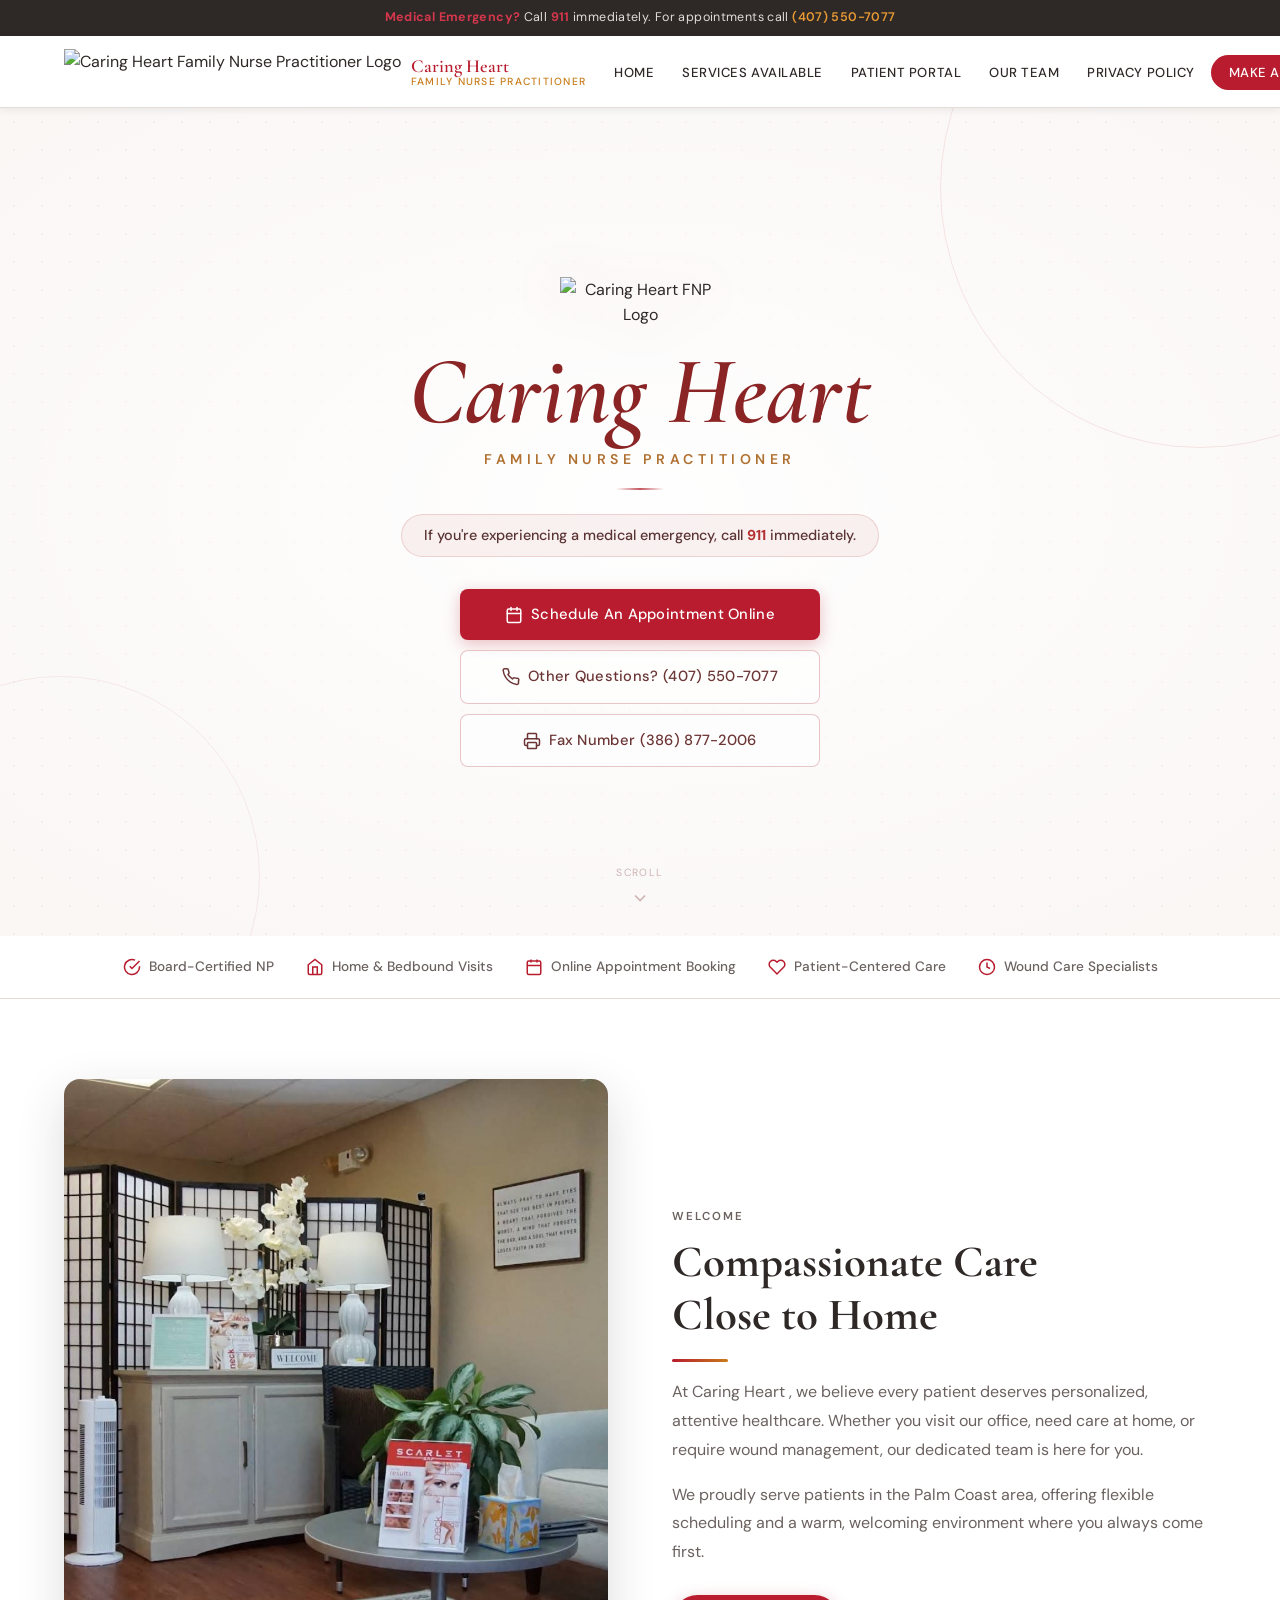
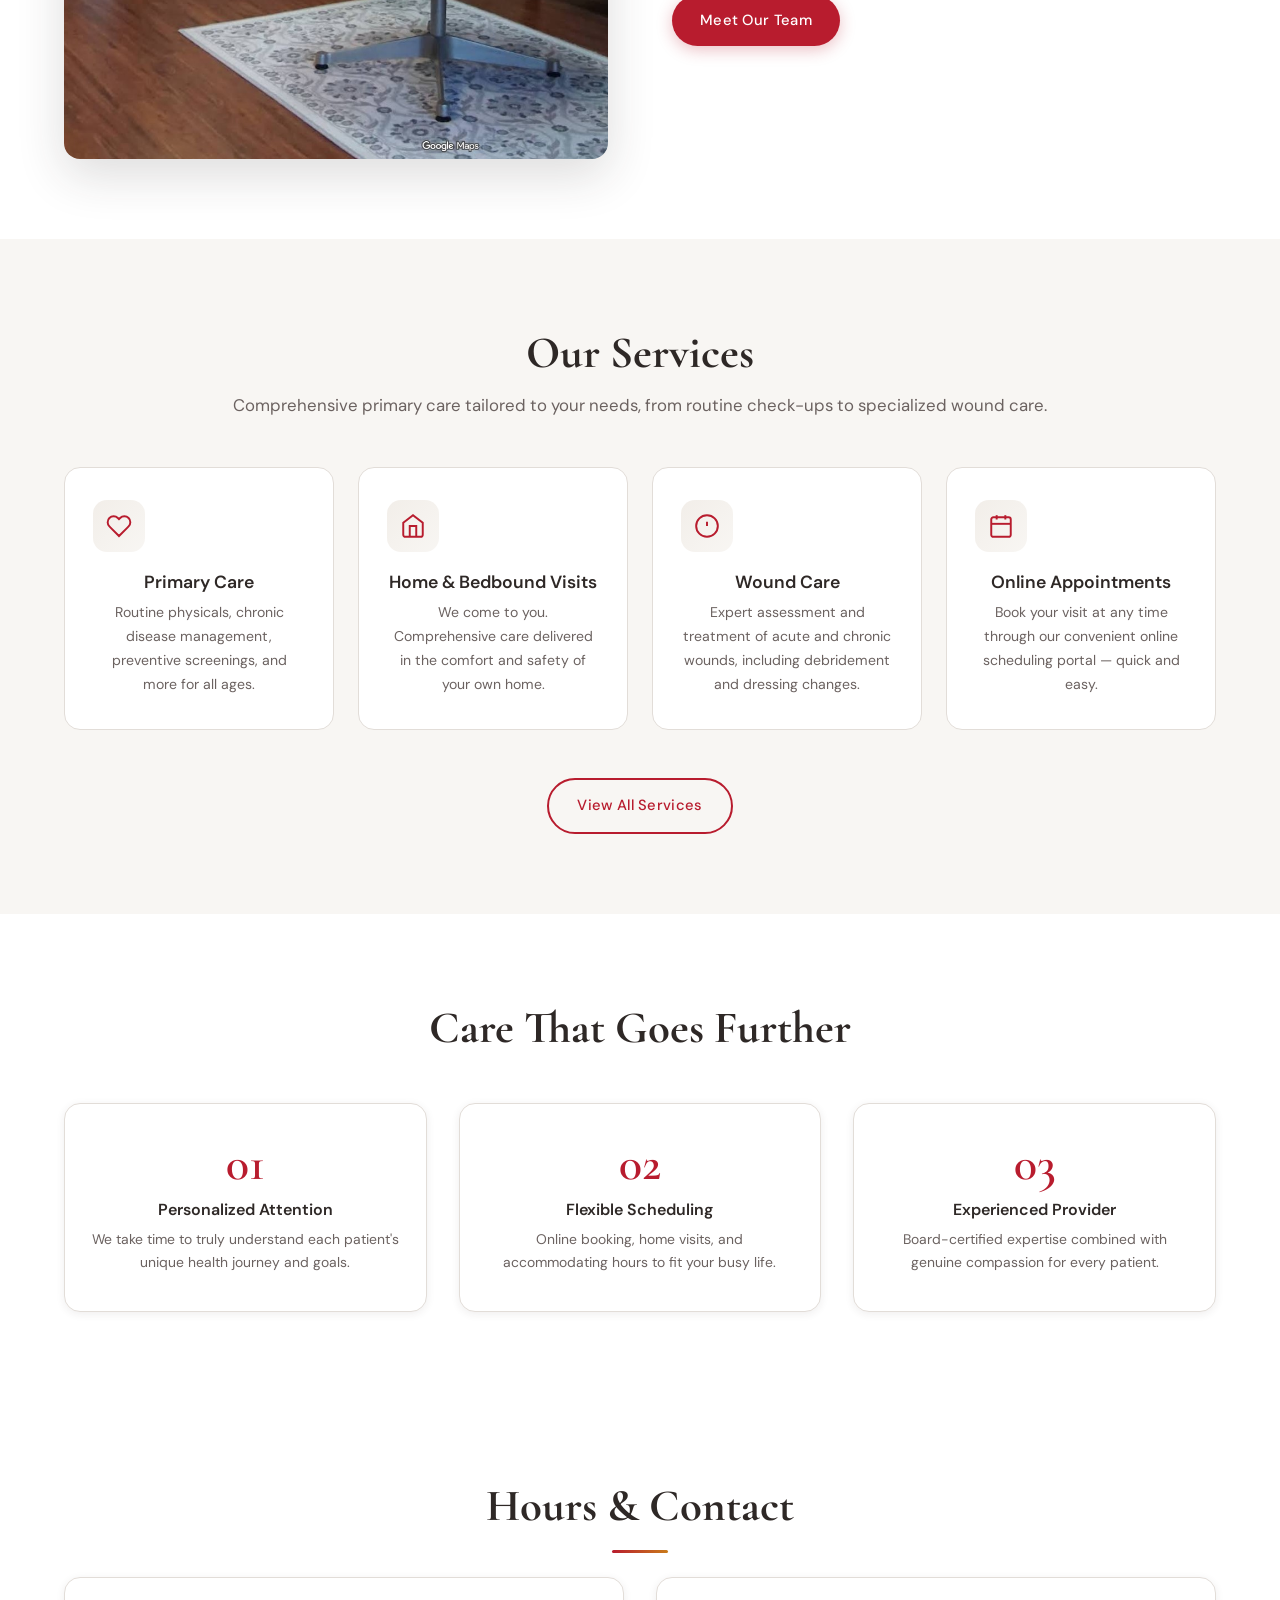
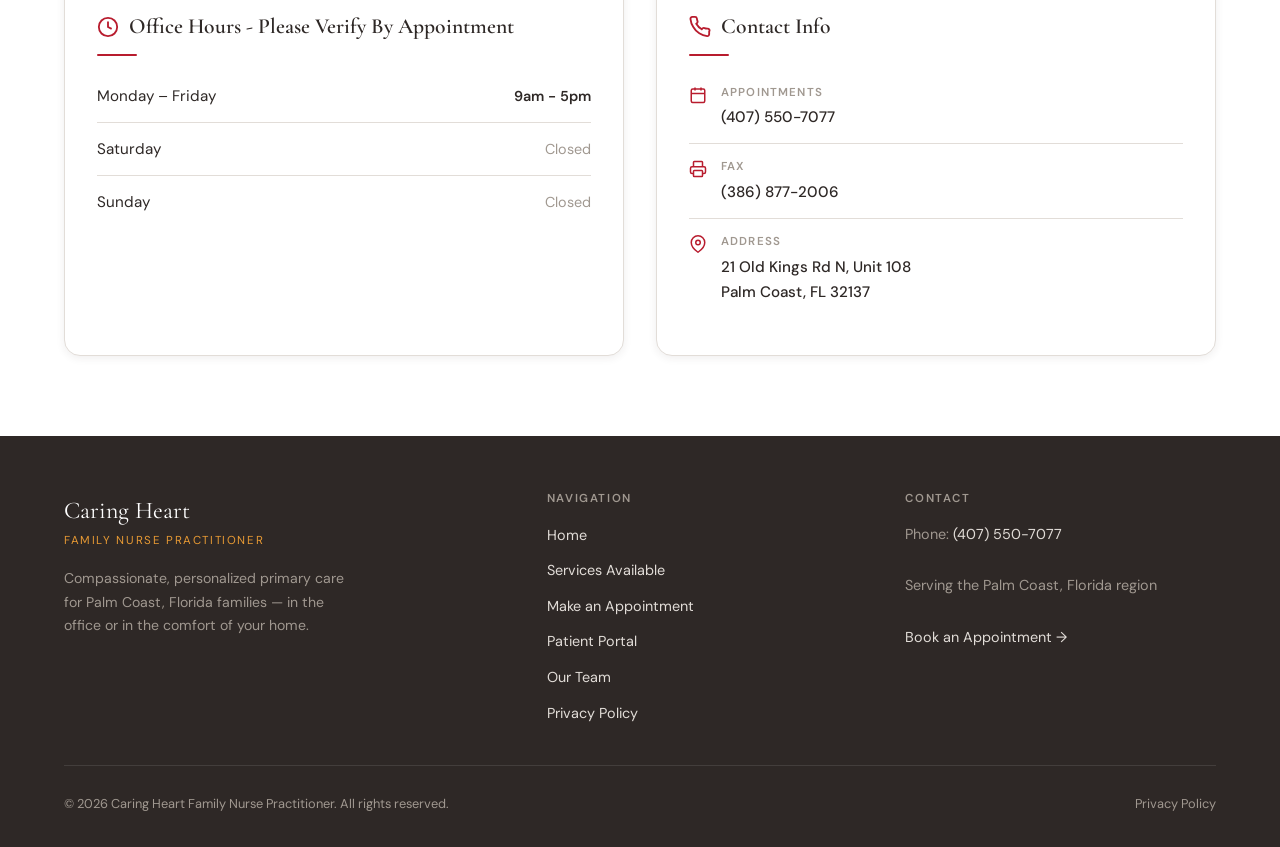
==== commit e301729b: "Edits" ====
--- a/home/index.html
+++ b/home/index.html
@@ -637,7 +637,7 @@
           <div class="divider"></div>
           <p>At Caring Heart , we believe every patient deserves personalized, attentive healthcare. Whether you visit our office, need care at home, or require wound management, our dedicated team is here for you.</p>
           <p>We proudly serve patients in the Palm Coast area, offering flexible scheduling and a warm, welcoming environment where you always come first.</p>
-          <a href="../about/" class="btn btn-primary">Meet Our Team</a>
+          <a href="../our-team/" class="btn btn-primary">Meet Our Team</a>
         </div>
 
       </div>
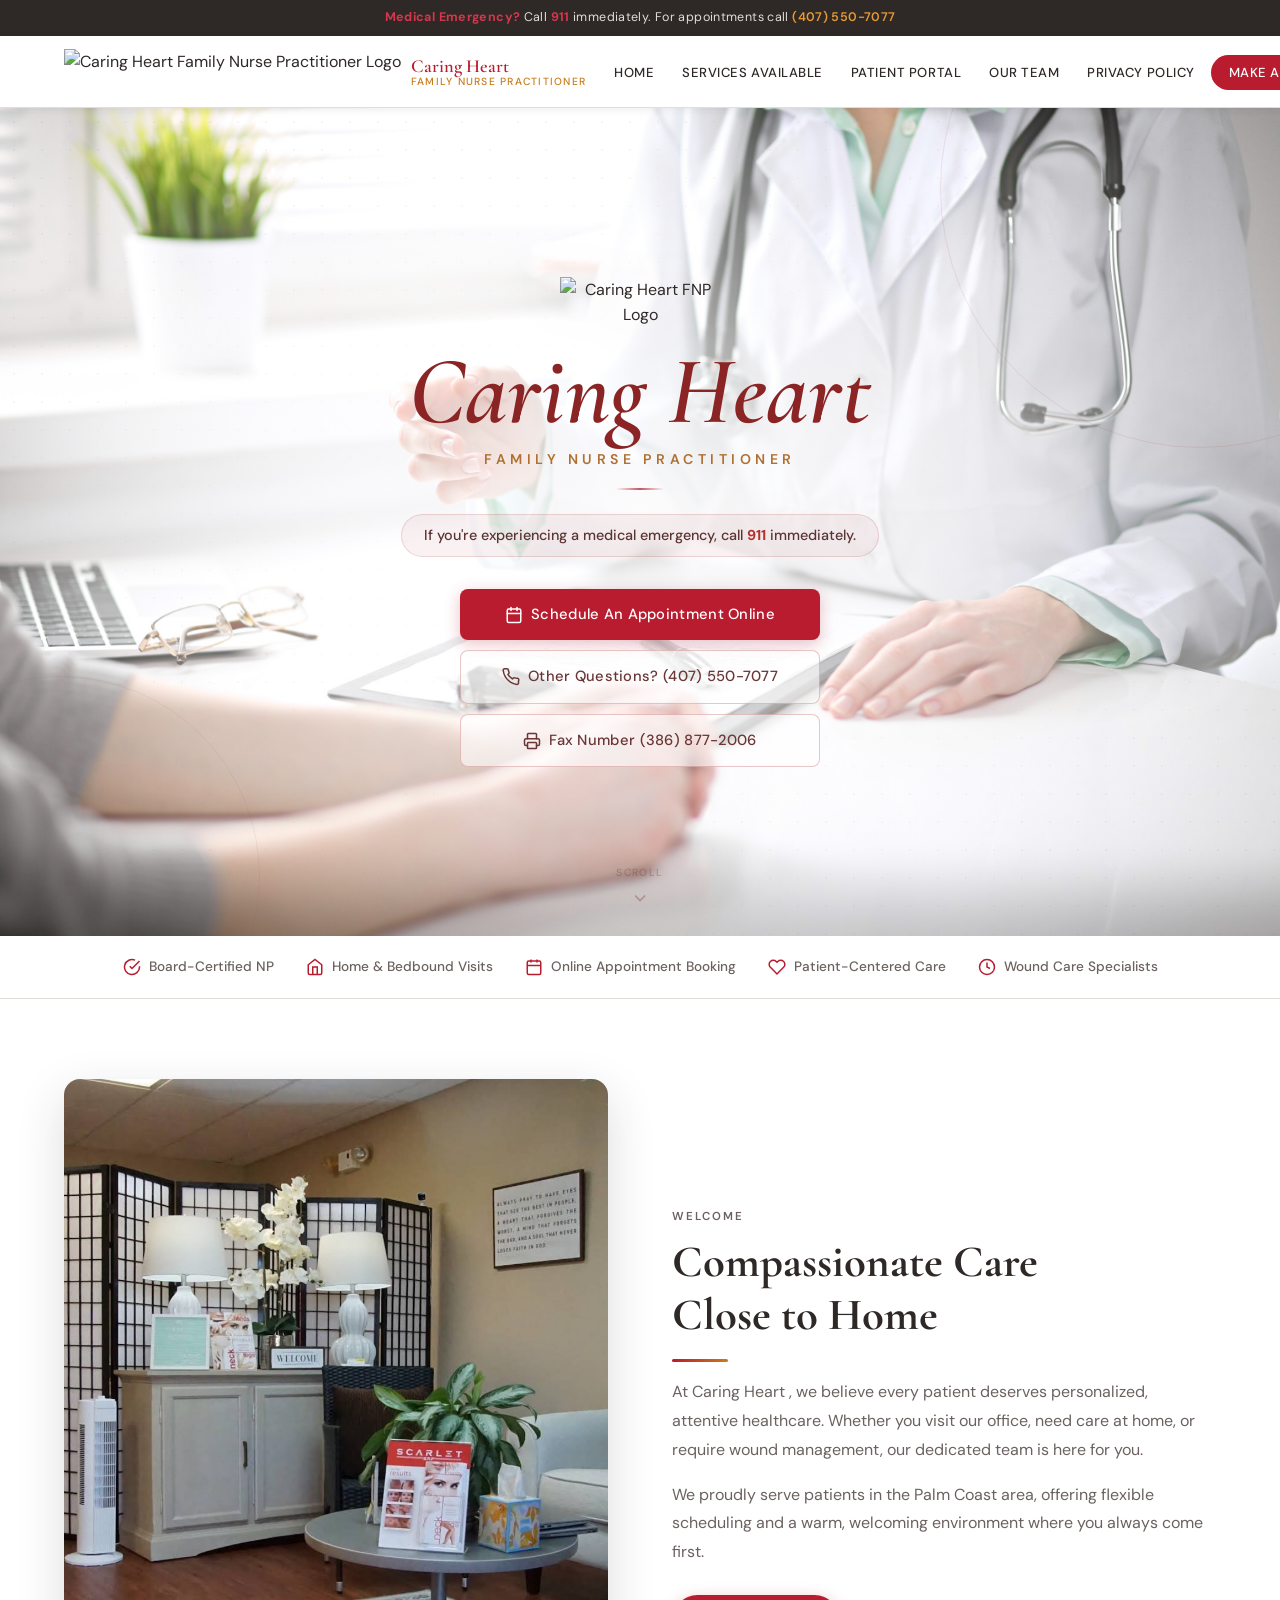
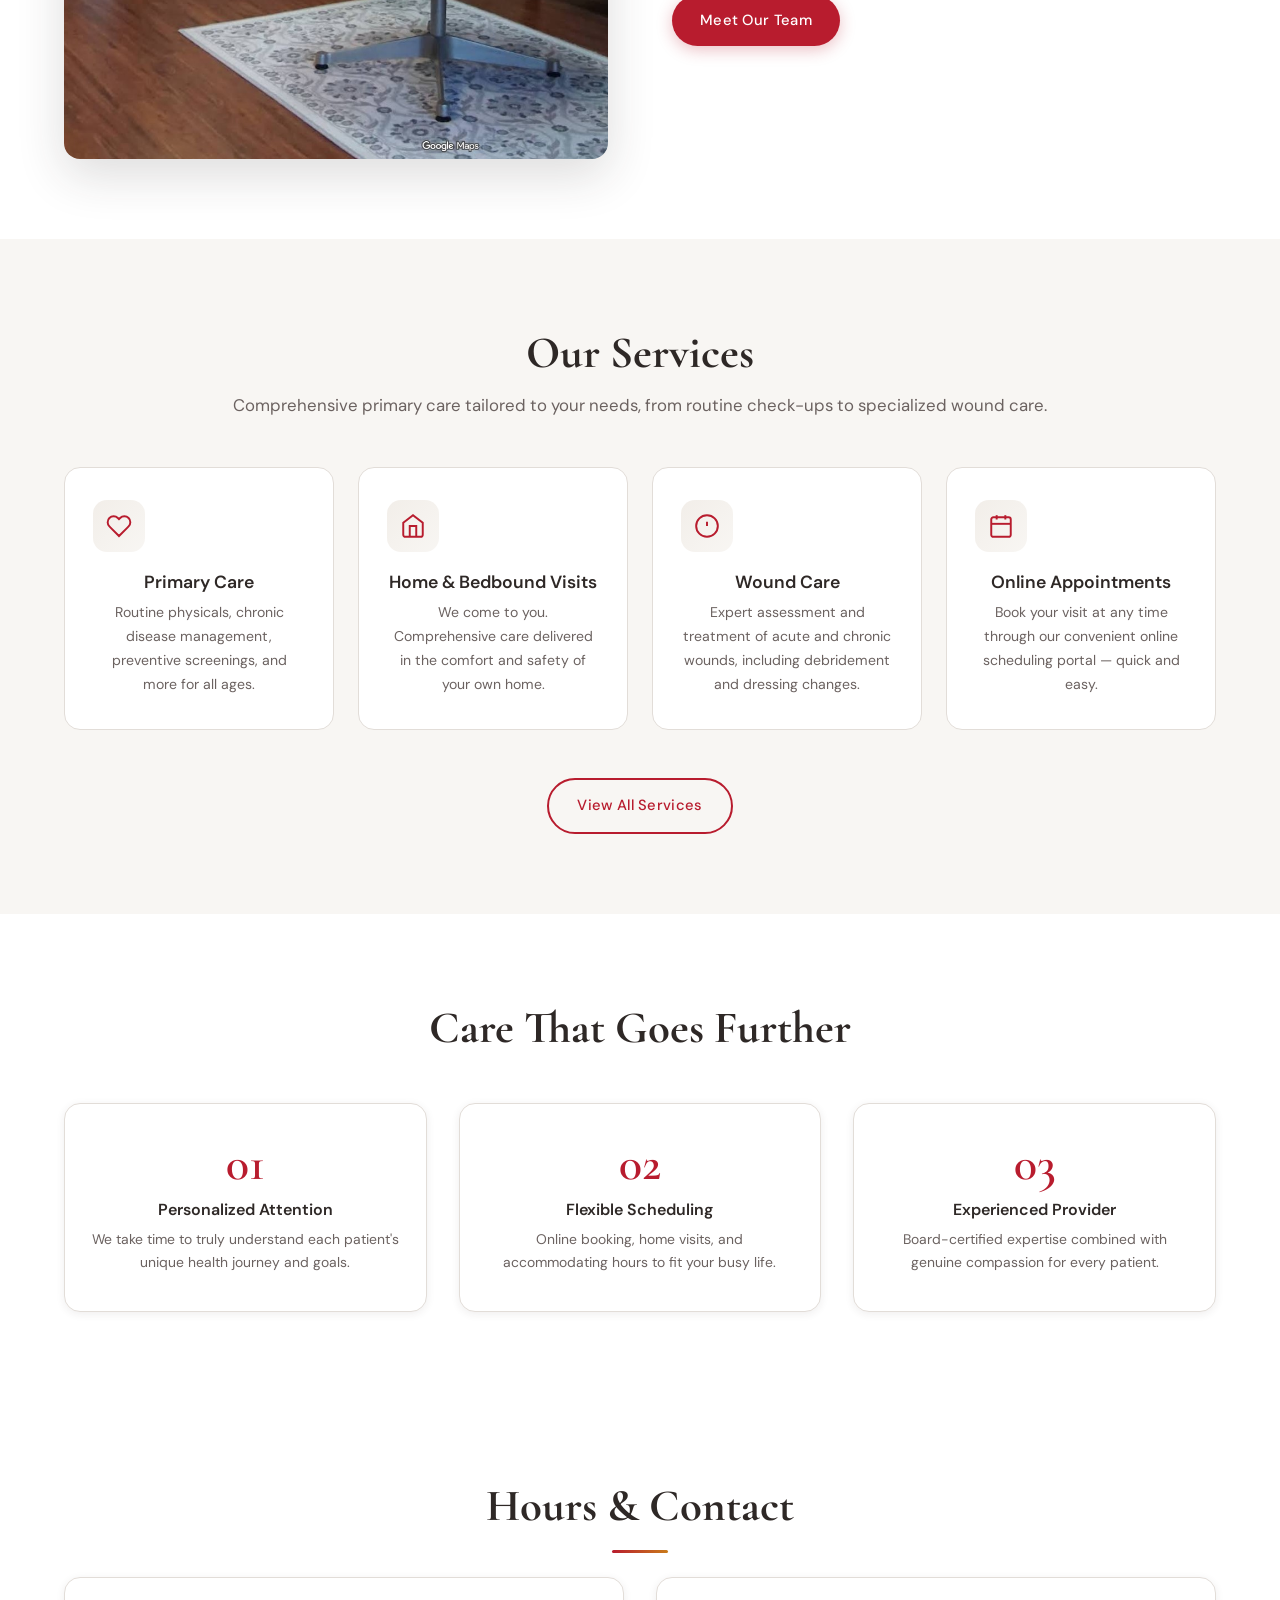
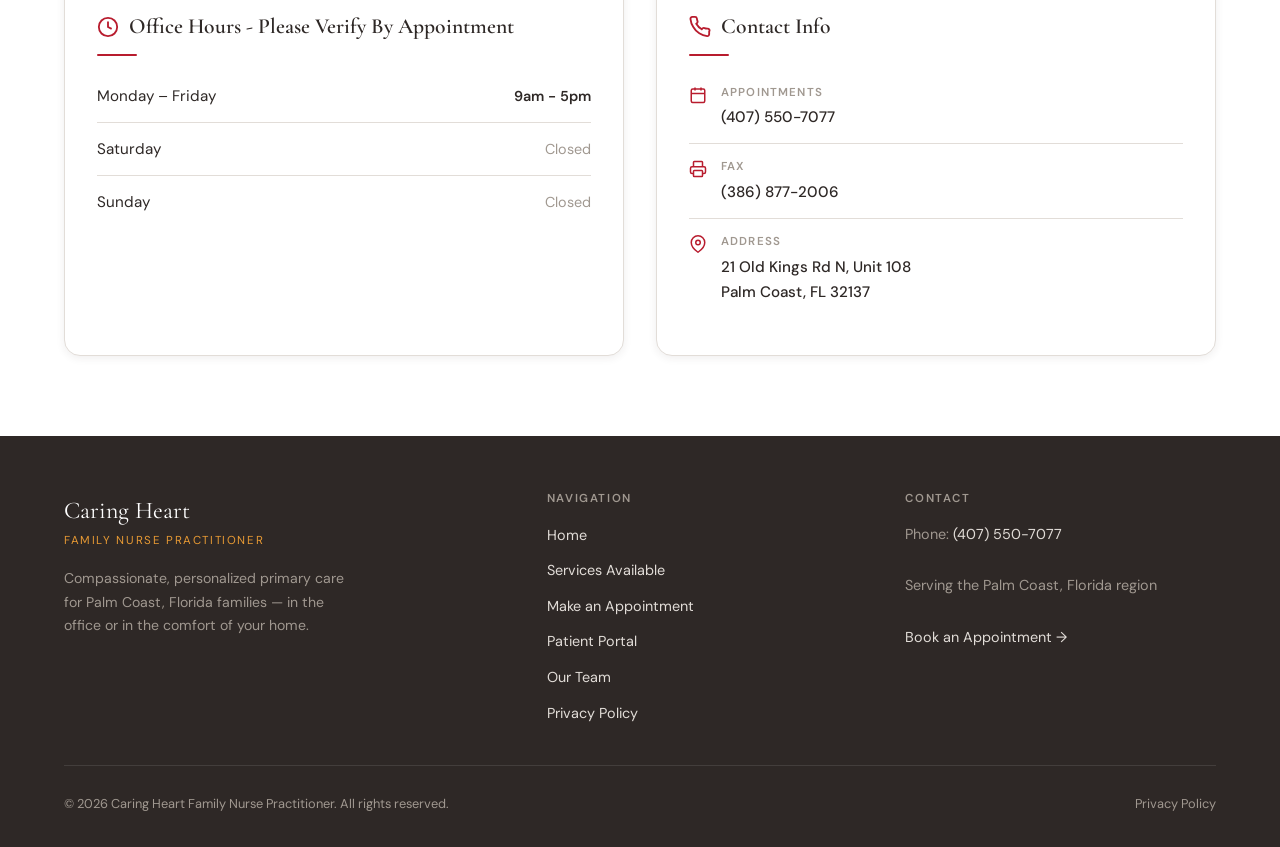
==== commit 71e69e1e: "Edits" ====
--- a/home/index.html
+++ b/home/index.html
@@ -24,6 +24,9 @@
       overflow: hidden;
       /* Clean warm off-white base */
       background-color: #faf7f5;
+      background-image: url('images/hero.jpg');
+      background-size: cover;
+      background-position: center;
     }
 
     /* Subtle organic dot texture */
